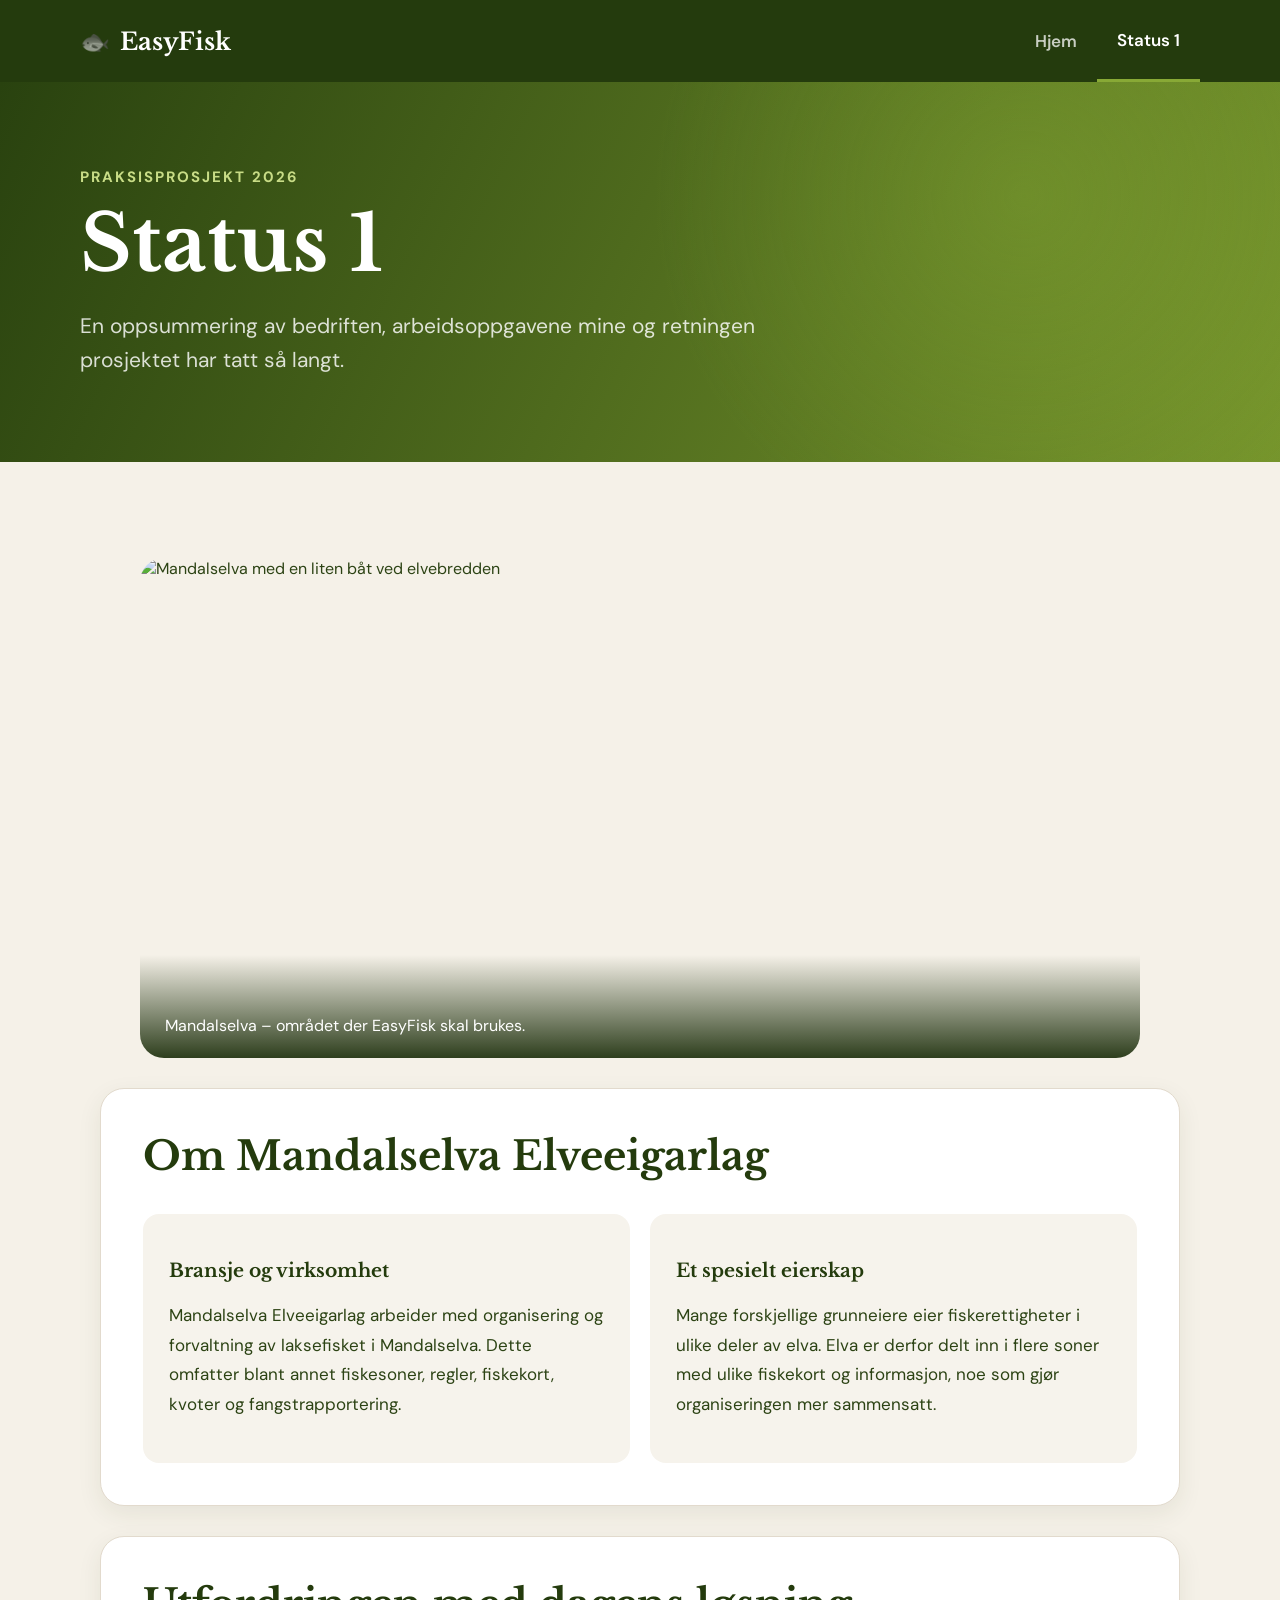
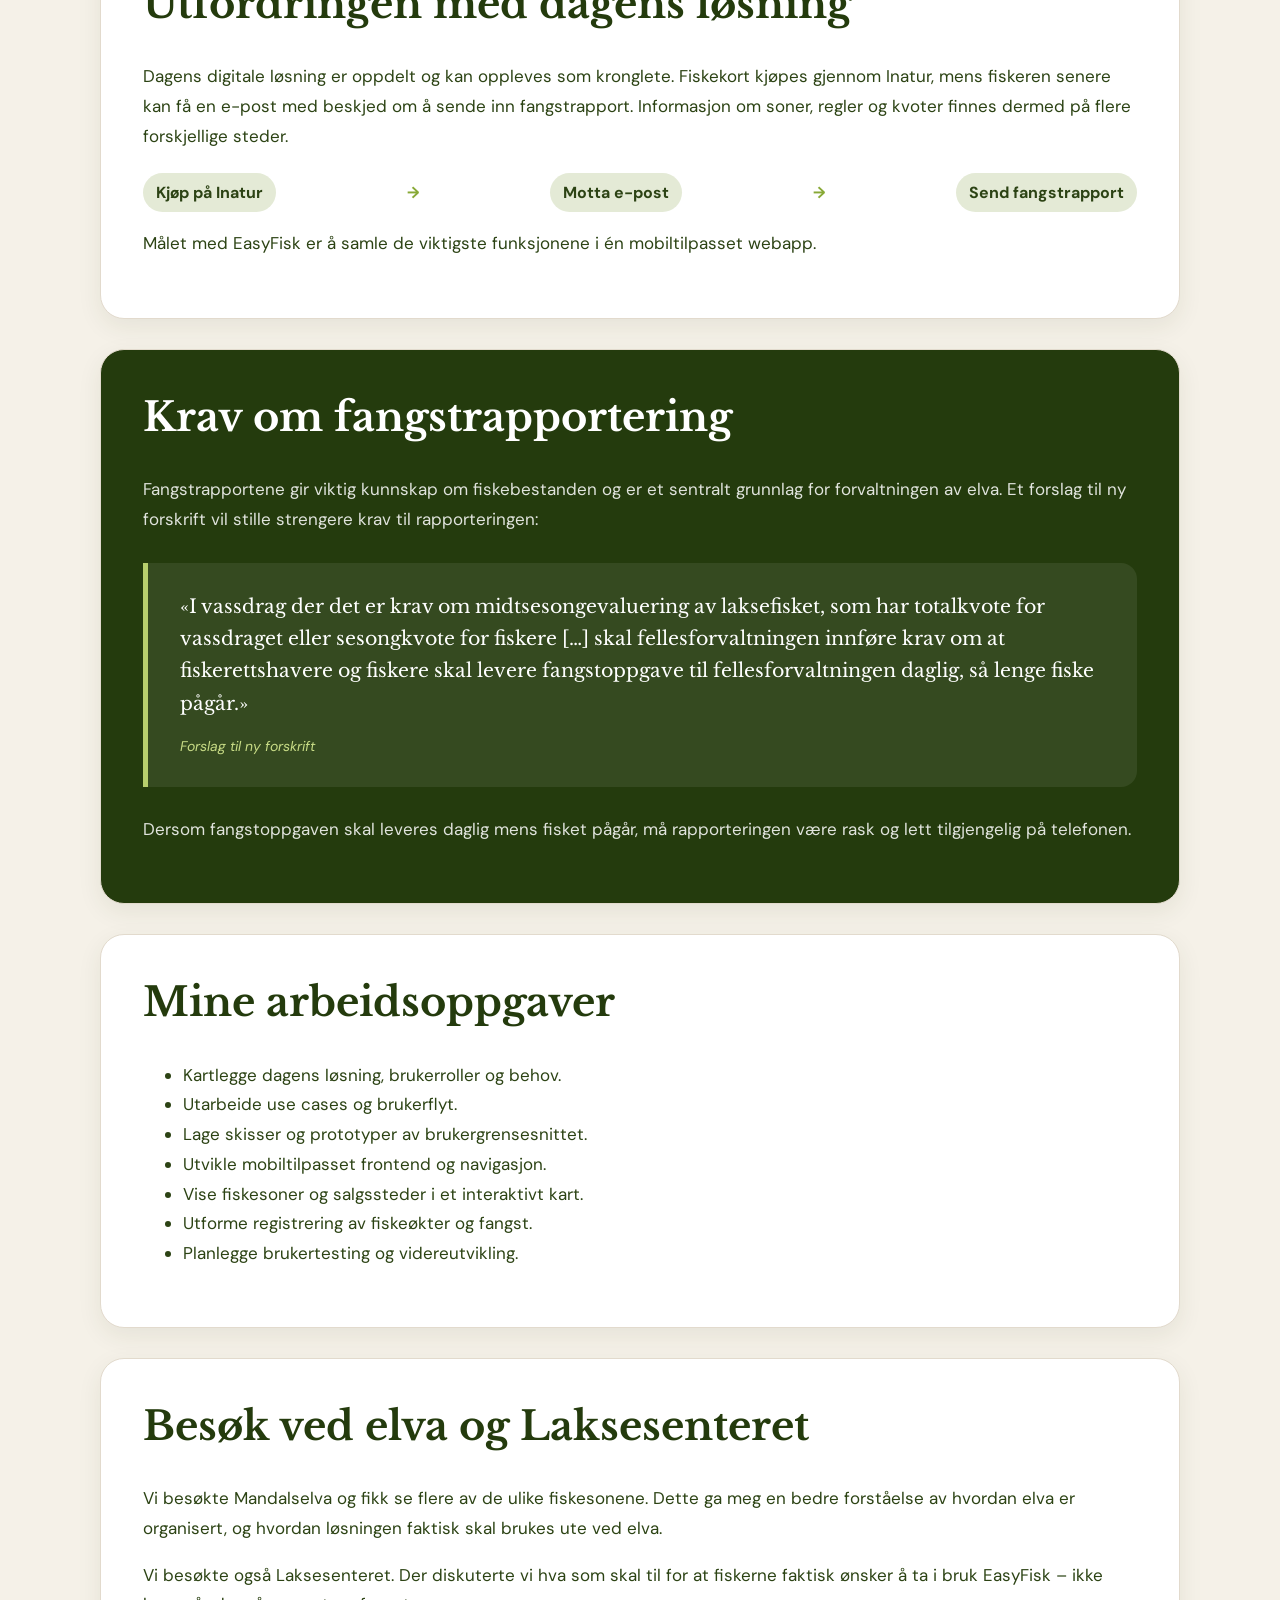
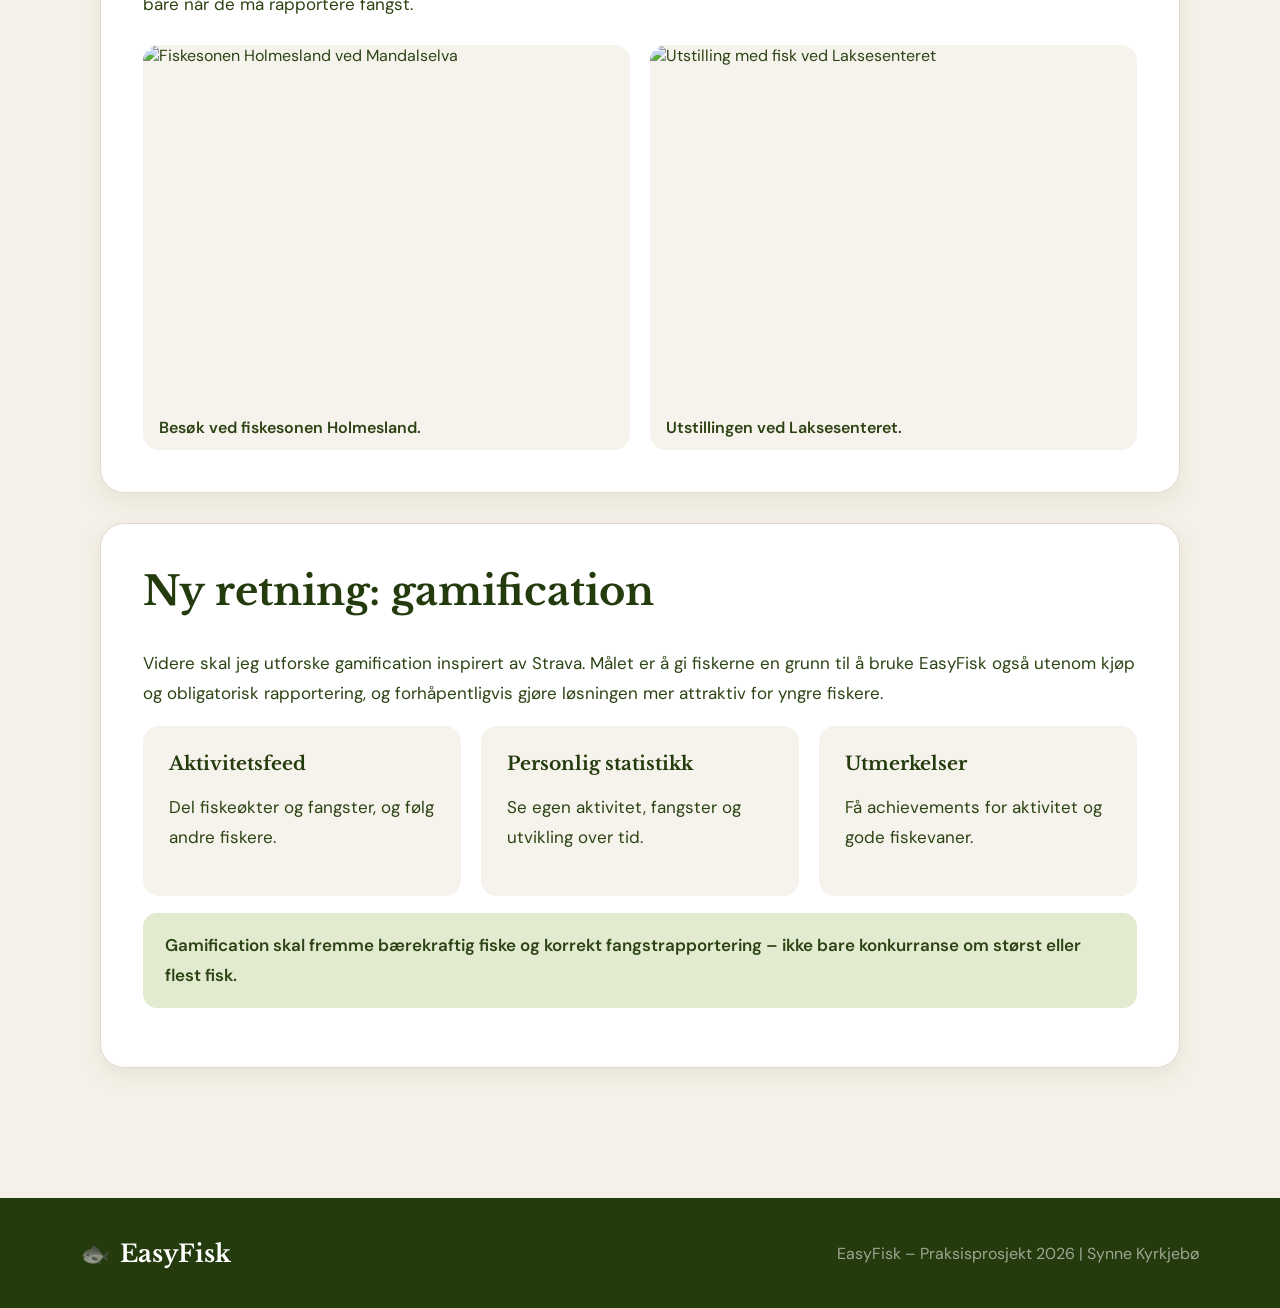
==== status1.html @ 2c37fdc4 "Create Status 1 practice update" ====
<!DOCTYPE html>
<html lang="no">
<head>
    <meta charset="UTF-8">
    <meta name="viewport" content="width=device-width, initial-scale=1.0">
    <title>Status 1 – EasyFisk</title>
    <link rel="stylesheet" href="styles.css">
</head>
<body>
    <header class="header">
        <nav class="navbar">
            <a class="logo" href="index.html"><span class="fish">🐟</span>EasyFisk</a>
            <div class="nav-links">
                <a class="nav-link" href="index.html">Hjem</a>
                <a class="nav-link active" href="status1.html" aria-current="page">Status 1</a>
            </div>
        </nav>
    </header>

    <main>
        <section class="status-hero">
            <div>
                <p class="eyebrow">Praksisprosjekt 2026</p>
                <h1>Status 1</h1>
                <p>En oppsummering av bedriften, arbeidsoppgavene mine og retningen prosjektet har tatt så langt.</p>
            </div>
        </section>

        <div class="status-content">
            <figure class="status-photo">
                <img src="images/mandalselva-bat.jpeg" alt="Mandalselva med en liten båt ved elvebredden">
                <figcaption>Mandalselva – området der EasyFisk skal brukes.</figcaption>
            </figure>

            <section class="status-section">
                <h2>Om Mandalselva Elveeigarlag</h2>
                <div class="two-column">
                    <div class="info-box">
                        <h3>Bransje og virksomhet</h3>
                        <p>Mandalselva Elveeigarlag arbeider med organisering og forvaltning av laksefisket i Mandalselva. Dette omfatter blant annet fiskesoner, regler, fiskekort, kvoter og fangstrapportering.</p>
                    </div>
                    <div class="info-box">
                        <h3>Et spesielt eierskap</h3>
                        <p>Mange forskjellige grunneiere eier fiskerettigheter i ulike deler av elva. Elva er derfor delt inn i flere soner med ulike fiskekort og informasjon, noe som gjør organiseringen mer sammensatt.</p>
                    </div>
                </div>
            </section>

            <section class="status-section">
                <h2>Utfordringen med dagens løsning</h2>
                <p>Dagens digitale løsning er oppdelt og kan oppleves som kronglete. Fiskekort kjøpes gjennom Inatur, mens fiskeren senere kan få en e-post med beskjed om å sende inn fangstrapport. Informasjon om soner, regler og kvoter finnes dermed på flere forskjellige steder.</p>
                <div class="process" aria-label="Dagens brukerreise">
                    <span>Kjøp på Inatur</span><b>→</b><span>Motta e-post</span><b>→</b><span>Send fangstrapport</span>
                </div>
                <p>Målet med EasyFisk er å samle de viktigste funksjonene i én mobiltilpasset webapp.</p>
            </section>

            <section class="status-section regulation">
                <h2>Krav om fangstrapportering</h2>
                <p>Fangstrapportene gir viktig kunnskap om fiskebestanden og er et sentralt grunnlag for forvaltningen av elva. Et forslag til ny forskrift vil stille strengere krav til rapporteringen:</p>
                <blockquote>
                    «I vassdrag der det er krav om midtsesongevaluering av laksefisket, som har totalkvote for vassdraget eller sesongkvote for fiskere […] skal fellesforvaltningen innføre krav om at fiskerettshavere og fiskere skal levere fangstoppgave til fellesforvaltningen daglig, så lenge fiske pågår.»
                    <cite>Forslag til ny forskrift</cite>
                </blockquote>
                <p>Dersom fangstoppgaven skal leveres daglig mens fisket pågår, må rapporteringen være rask og lett tilgjengelig på telefonen.</p>
            </section>

            <section class="status-section">
                <h2>Mine arbeidsoppgaver</h2>
                <ul>
                    <li>Kartlegge dagens løsning, brukerroller og behov.</li>
                    <li>Utarbeide use cases og brukerflyt.</li>
                    <li>Lage skisser og prototyper av brukergrensesnittet.</li>
                    <li>Utvikle mobiltilpasset frontend og navigasjon.</li>
                    <li>Vise fiskesoner og salgssteder i et interaktivt kart.</li>
                    <li>Utforme registrering av fiskeøkter og fangst.</li>
                    <li>Planlegge brukertesting og videreutvikling.</li>
                </ul>
            </section>

            <section class="status-section">
                <h2>Besøk ved elva og Laksesenteret</h2>
                <p>Vi besøkte Mandalselva og fikk se flere av de ulike fiskesonene. Dette ga meg en bedre forståelse av hvordan elva er organisert, og hvordan løsningen faktisk skal brukes ute ved elva.</p>
                <p>Vi besøkte også Laksesenteret. Der diskuterte vi hva som skal til for at fiskerne faktisk ønsker å ta i bruk EasyFisk – ikke bare når de må rapportere fangst.</p>
                <div class="visit-gallery">
                    <figure>
                        <img src="images/holmesland-sone.jpeg" alt="Fiskesonen Holmesland ved Mandalselva">
                        <figcaption>Besøk ved fiskesonen Holmesland.</figcaption>
                    </figure>
                    <figure>
                        <img src="images/laksesenteret.jpeg" alt="Utstilling med fisk ved Laksesenteret">
                        <figcaption>Utstillingen ved Laksesenteret.</figcaption>
                    </figure>
                </div>
            </section>

            <section class="status-section">
                <h2>Ny retning: gamification</h2>
                <p>Videre skal jeg utforske gamification inspirert av Strava. Målet er å gi fiskerne en grunn til å bruke EasyFisk også utenom kjøp og obligatorisk rapportering, og forhåpentligvis gjøre løsningen mer attraktiv for yngre fiskere.</p>
                <div class="feature-grid">
                    <article><h3>Aktivitetsfeed</h3><p>Del fiskeøkter og fangster, og følg andre fiskere.</p></article>
                    <article><h3>Personlig statistikk</h3><p>Se egen aktivitet, fangster og utvikling over tid.</p></article>
                    <article><h3>Utmerkelser</h3><p>Få achievements for aktivitet og gode fiskevaner.</p></article>
                </div>
                <p class="status-note">Gamification skal fremme bærekraftig fiske og korrekt fangstrapportering – ikke bare konkurranse om størst eller flest fisk.</p>
            </section>
        </div>
    </main>

    <footer>
        <a class="footer-logo" href="index.html"><span>🐟</span>EasyFisk</a>
        <p>EasyFisk – Praksisprosjekt 2026 | Synne Kyrkjebø</p>
    </footer>
</body>
</html>
---- styles.css ----
@import url("https://fonts.googleapis.com/css2?family=DM+Sans:wght@400;500;600;700&family=Libre+Baskerville:ital,wght@0,700;1,400&display=swap");

:root {
    --dark-green: #243b0d;
    --medium-green: #506d1d;
    --light-green: #88a936;
    --cream: #f5f1e8;
    --white: #ffffff;
    --text-green: #2c4314;
}

* {
    box-sizing: border-box;
}

html {
    scroll-behavior: smooth;
}

body {
    margin: 0;
    color: var(--text-green);
    background-color: var(--cream);
    font-family: "DM Sans", Arial, sans-serif;
}

/* Navigasjon */

.header {
    position: relative;
    z-index: 10;
    background-color: var(--dark-green);
}

.navbar {
    width: min(1120px, calc(100% - 40px));
    min-height: 82px;
    margin: 0 auto;
    display: flex;
    align-items: center;
    justify-content: space-between;
}

.logo,
.footer-logo {
    color: var(--white);
    font-family: "Libre Baskerville", serif;
    font-size: 24px;
    font-weight: 700;
    text-decoration: none;
}

.fish,
.footer-logo span {
    margin-right: 10px;
    font-family: Arial, sans-serif;
    filter: grayscale(1);
    opacity: 0.7;
}

.nav-link {
    align-self: stretch;
    padding: 0 20px;
    display: flex;
    align-items: center;
    color: rgba(255, 255, 255, 0.75);
    font-size: 17px;
    font-weight: 600;
    text-decoration: none;
}

.nav-link.active {
    color: var(--white);
    border-bottom: 3px solid var(--light-green);
}

.nav-links {
    align-self: stretch;
    display: flex;
}

/* Statusside */

.status-hero {
    padding: 85px 20px;
    color: var(--white);
    background:
        radial-gradient(circle at 80% 30%, rgba(137, 172, 54, 0.32), transparent 35%),
        linear-gradient(115deg, #29420f, #76952c);
}

.status-hero > div,
.status-content {
    width: min(1120px, 100%);
    margin: 0 auto;
}

.status-hero h1 {
    margin: 8px 0 18px;
    font-family: "Libre Baskerville", serif;
    font-size: clamp(45px, 7vw, 78px);
}

.status-hero p:last-child {
    max-width: 760px;
    margin: 0;
    color: rgba(255,255,255,.82);
    font-size: 21px;
    line-height: 1.6;
}

.status-content {
    padding: 80px 20px 100px;
}

.status-section {
    margin-bottom: 30px;
    padding: 42px;
    background: var(--white);
    border: 1px solid #e2dacd;
    border-radius: 24px;
    box-shadow: 0 8px 25px rgba(45, 58, 24, 0.08);
}

.status-section h2,
.status-section h3 {
    color: var(--dark-green);
    font-family: "Libre Baskerville", serif;
}

.status-section h2 { margin-top: 0; font-size: clamp(28px, 4vw, 40px); }
.status-section p, .status-section li { font-size: 17px; line-height: 1.75; }

.status-photo {
    position: relative;
    height: 500px;
    margin-bottom: 30px;
    overflow: hidden;
    border-radius: 24px;
}

.status-photo img,
.visit-gallery img {
    display: block;
    width: 100%;
    height: 100%;
    object-fit: cover;
}

.status-photo figcaption {
    position: absolute;
    right: 0;
    bottom: 0;
    left: 0;
    padding: 60px 25px 22px;
    color: var(--white);
    background: linear-gradient(transparent, rgba(24, 43, 7, .9));
}

.two-column,
.feature-grid,
.visit-gallery {
    display: grid;
    grid-template-columns: repeat(2, 1fr);
    gap: 20px;
}

.info-box,
.feature-grid article {
    padding: 26px;
    background: #f6f3ec;
    border-radius: 16px;
}

.process {
    display: flex;
    align-items: center;
    justify-content: space-between;
    gap: 10px;
    margin-top: 22px;
}

.process span { padding: 9px 13px; background: #e4ead6; border-radius: 20px; font-weight: 700; }
.process b { color: var(--light-green); }

.regulation {
    color: rgba(255,255,255,.86);
    background: var(--dark-green);
}

.regulation h2 { color: var(--white); }
.regulation blockquote {
    margin: 28px 0;
    padding: 28px 32px;
    color: var(--white);
    background: rgba(255,255,255,.08);
    border-left: 5px solid #b7cf6d;
    border-radius: 0 16px 16px 0;
    font-family: "Libre Baskerville", serif;
    font-size: 19px;
    line-height: 1.7;
}

.regulation cite { display: block; margin-top: 15px; color: #c8dc86; font-family: "DM Sans", sans-serif; font-size: 14px; }
.visit-gallery { margin-top: 25px; }
.visit-gallery figure { margin: 0; overflow: hidden; background: #f6f3ec; border-radius: 16px; }
.visit-gallery img { height: 360px; }
.visit-gallery figcaption { padding: 12px 16px; font-weight: 600; }
.feature-grid { grid-template-columns: repeat(3, 1fr); }
.feature-grid h3 { margin-top: 0; }
.status-note { padding: 18px 22px; background: #e2ead0; border-radius: 14px; font-weight: 600; }

/* Toppseksjon */

.hero {
    position: relative;
    min-height: 610px;
    overflow: hidden;
    background:
        radial-gradient(
            circle at 80% 30%,
            rgba(137, 172, 54, 0.32),
            transparent 35%
        ),
        linear-gradient(115deg, #29420f, #76952c);
}

.hero-content {
    position: relative;
    z-index: 2;
    width: min(1120px, calc(100% - 40px));
    margin: 0 auto;
    padding-top: 105px;
}

.company {
    width: fit-content;
    margin: 0 0 50px;
    padding: 10px 18px;
    color: rgba(255, 255, 255, 0.85);
    background-color: rgba(255, 255, 255, 0.12);
    border: 1px solid rgba(255, 255, 255, 0.22);
    border-radius: 30px;
    font-weight: 600;
}

.eyebrow {
    margin: 0 0 8px;
    color: #c8dc86;
    font-size: 15px;
    font-weight: 700;
    letter-spacing: 2px;
    text-transform: uppercase;
}

.hero h1 {
    margin: 0;
    color: var(--white);
    font-family: "Libre Baskerville", serif;
    font-size: clamp(55px, 8vw, 95px);
    line-height: 1;
}

.hero-subtitle {
    margin: 12px 0 25px;
    color: #d0df91;
    font-family: "Libre Baskerville", serif;
    font-size: clamp(35px, 5vw, 58px);
    font-style: italic;
}

.hero-description {
    max-width: 790px;
    margin: 0;
    color: rgba(255, 255, 255, 0.82);
    font-size: clamp(18px, 2vw, 24px);
    line-height: 1.5;
}

.hero-fish {
    position: absolute;
    top: 100px;
    right: 8%;
    font-size: 160px;
    opacity: 0.06;
    filter: grayscale(1);
    transform: scaleX(-1);
}

.wave {
    position: absolute;
    right: -5%;
    bottom: -95px;
    left: -5%;
    height: 145px;
    background-color: var(--cream);
    border-radius: 50% 50% 0 0 / 45% 45% 0 0;
}

/* Oppgavebeskrivelse */

.description-section {
    width: min(1120px, calc(100% - 40px));
    margin: 0 auto;
    padding: 95px 0 110px;
}

.section-heading {
    margin-bottom: 42px;
    display: flex;
    align-items: center;
    gap: 16px;
}

.section-heading span {
    width: 6px;
    height: 54px;
    background-color: var(--medium-green);
    border-radius: 10px;
}

.section-heading h2 {
    margin: 0;
    color: var(--dark-green);
    font-family: "Libre Baskerville", serif;
    font-size: clamp(32px, 4vw, 48px);
}

.description-card {
    display: grid;
    grid-template-columns: 1fr 250px;
    overflow: hidden;
    background-color: var(--white);
    border: 1px solid #e2dacd;
    border-radius: 28px;
    box-shadow: 0 8px 25px rgba(45, 58, 24, 0.09);
}

.description-text {
    padding: 55px 60px;
    font-size: 19px;
    line-height: 1.8;
}

.description-text p {
    margin: 0;
}

.description-text p + p {
    margin-top: 30px;
}

.card-decoration {
    min-height: 100%;
    padding: 45px 30px;
    display: flex;
    flex-direction: column;
    align-items: center;
    justify-content: center;
    color: rgba(255, 255, 255, 0.58);
    background: linear-gradient(
        180deg,
        var(--dark-green),
        var(--medium-green)
    );
    text-align: center;
}

.large-fish {
    margin-bottom: 25px;
    font-size: 70px;
    opacity: 0.4;
    filter: grayscale(1);
}

.water-rings {
    position: relative;
    width: 120px;
    height: 35px;
    margin-bottom: 40px;
}

.water-rings span {
    position: absolute;
    top: 50%;
    left: 50%;
    border: 1px solid rgba(255, 255, 255, 0.25);
    border-radius: 50%;
    transform: translate(-50%, -50%);
}

.water-rings span:nth-child(1) {
    width: 110px;
    height: 25px;
}

.water-rings span:nth-child(2) {
    width: 75px;
    height: 17px;
}

.water-rings span:nth-child(3) {
    width: 35px;
    height: 8px;
}

.card-decoration p {
    margin: 0;
    font-size: 17px;
    line-height: 1.6;
}

/* Footer */

footer {
    min-height: 110px;
    padding: 30px max(20px, calc((100% - 1120px) / 2));
    display: flex;
    align-items: center;
    justify-content: space-between;
    gap: 30px;
    color: rgba(255, 255, 255, 0.55);
    background-color: var(--dark-green);
}

footer p {
    margin: 0;
    text-align: center;
}

/* Mobil */

@media (max-width: 750px) {
    .navbar {
        min-height: 70px;
    }

    .logo {
        font-size: 21px;
    }

    .nav-link {
        padding: 0 10px;
    }

    .status-hero { padding: 60px 20px; }
    .status-hero p:last-child { font-size: 18px; }
    .status-content { padding: 45px 16px 65px; }
    .status-section { padding: 27px 22px; }
    .status-photo { height: 370px; }
    .two-column, .feature-grid, .visit-gallery { grid-template-columns: 1fr; }
    .process { flex-wrap: wrap; }
    .regulation blockquote { padding: 23px 20px; }
    .visit-gallery img { height: 290px; }

    .hero {
        min-height: 560px;
    }

    .hero-content {
        padding-top: 75px;
    }

    .company {
        margin-bottom: 45px;
        font-size: 14px;
    }

    .hero-description {
        max-width: 500px;
    }

    .hero-fish {
        top: 260px;
        right: -20px;
        font-size: 120px;
    }

    .description-section {
        padding: 65px 0 75px;
    }

    .description-card {
        grid-template-columns: 1fr;
    }

    .description-text {
        padding: 32px 25px;
        font-size: 17px;
        line-height: 1.7;
    }

    .card-decoration {
        min-height: 210px;
    }

    .large-fish {
        margin-bottom: 10px;
        font-size: 55px;
    }

    .water-rings {
        margin-bottom: 15px;
    }

    footer {
        flex-direction: column;
    }
}
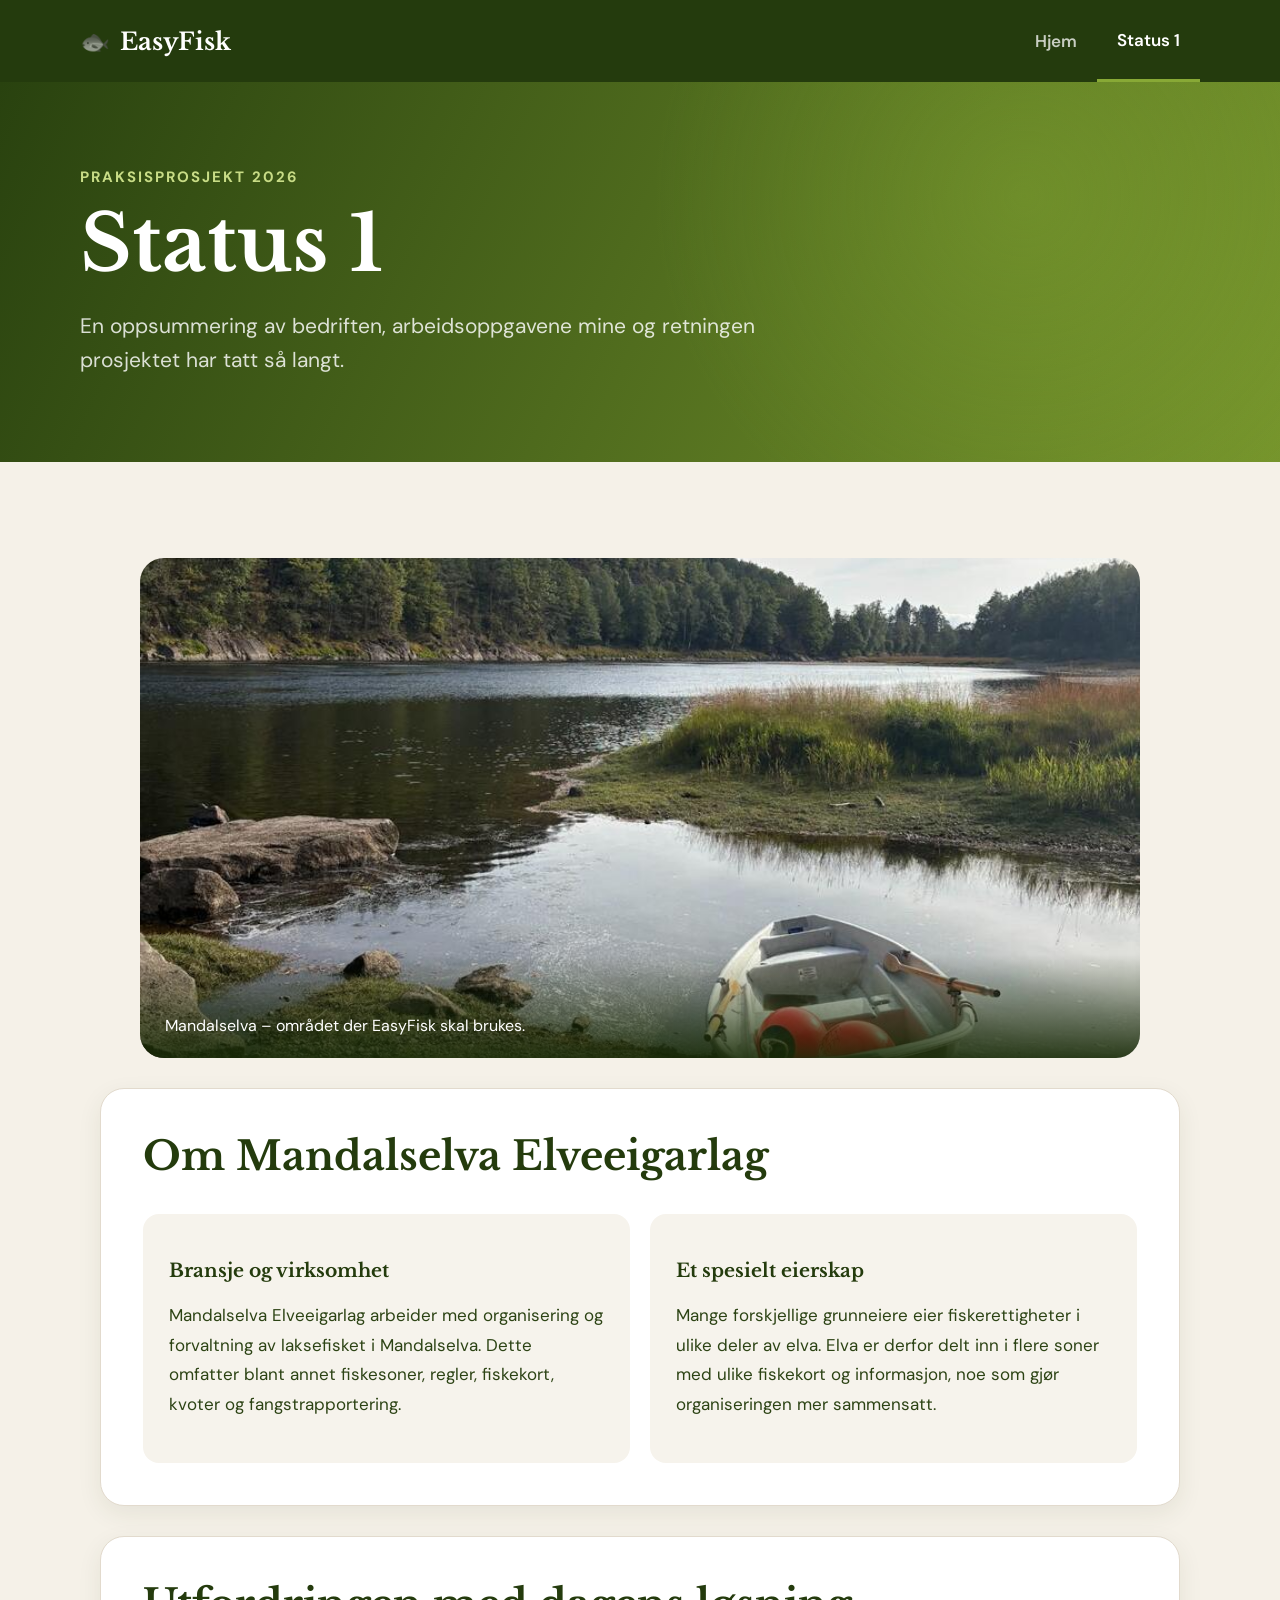
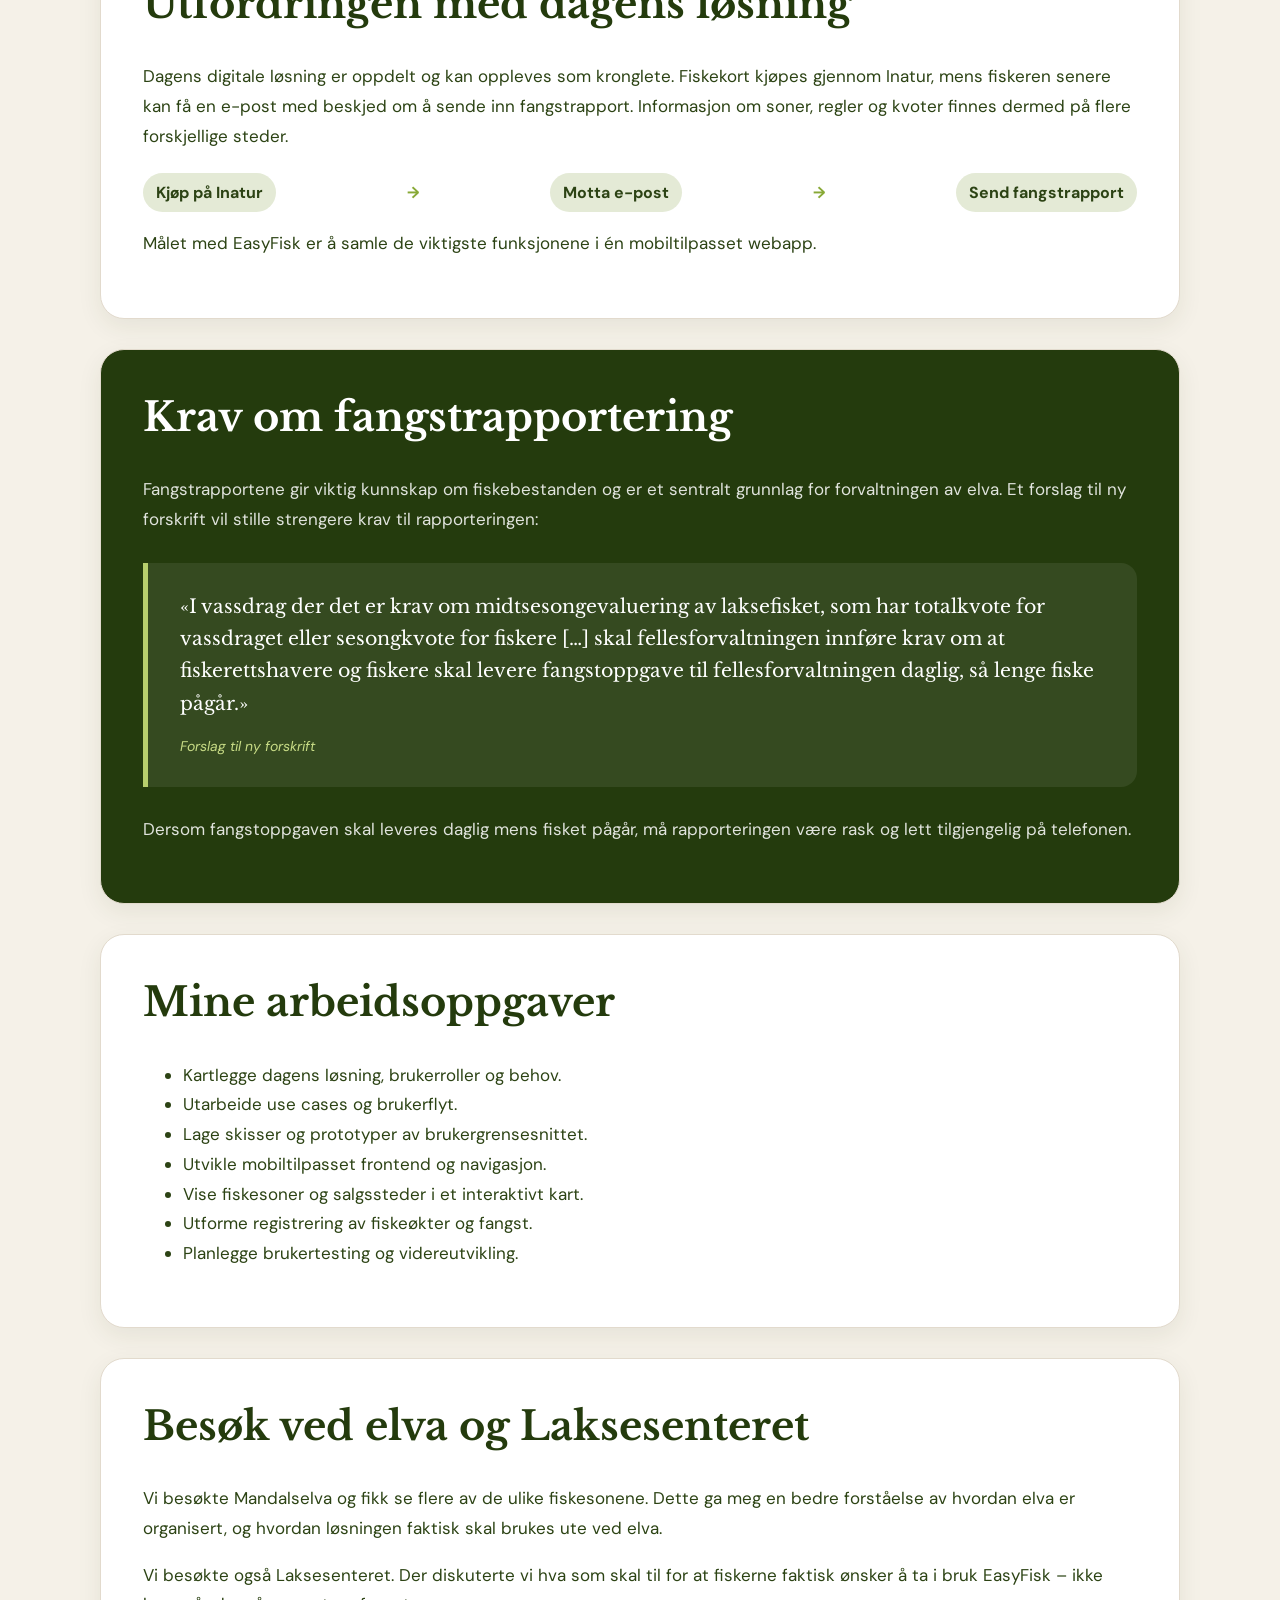
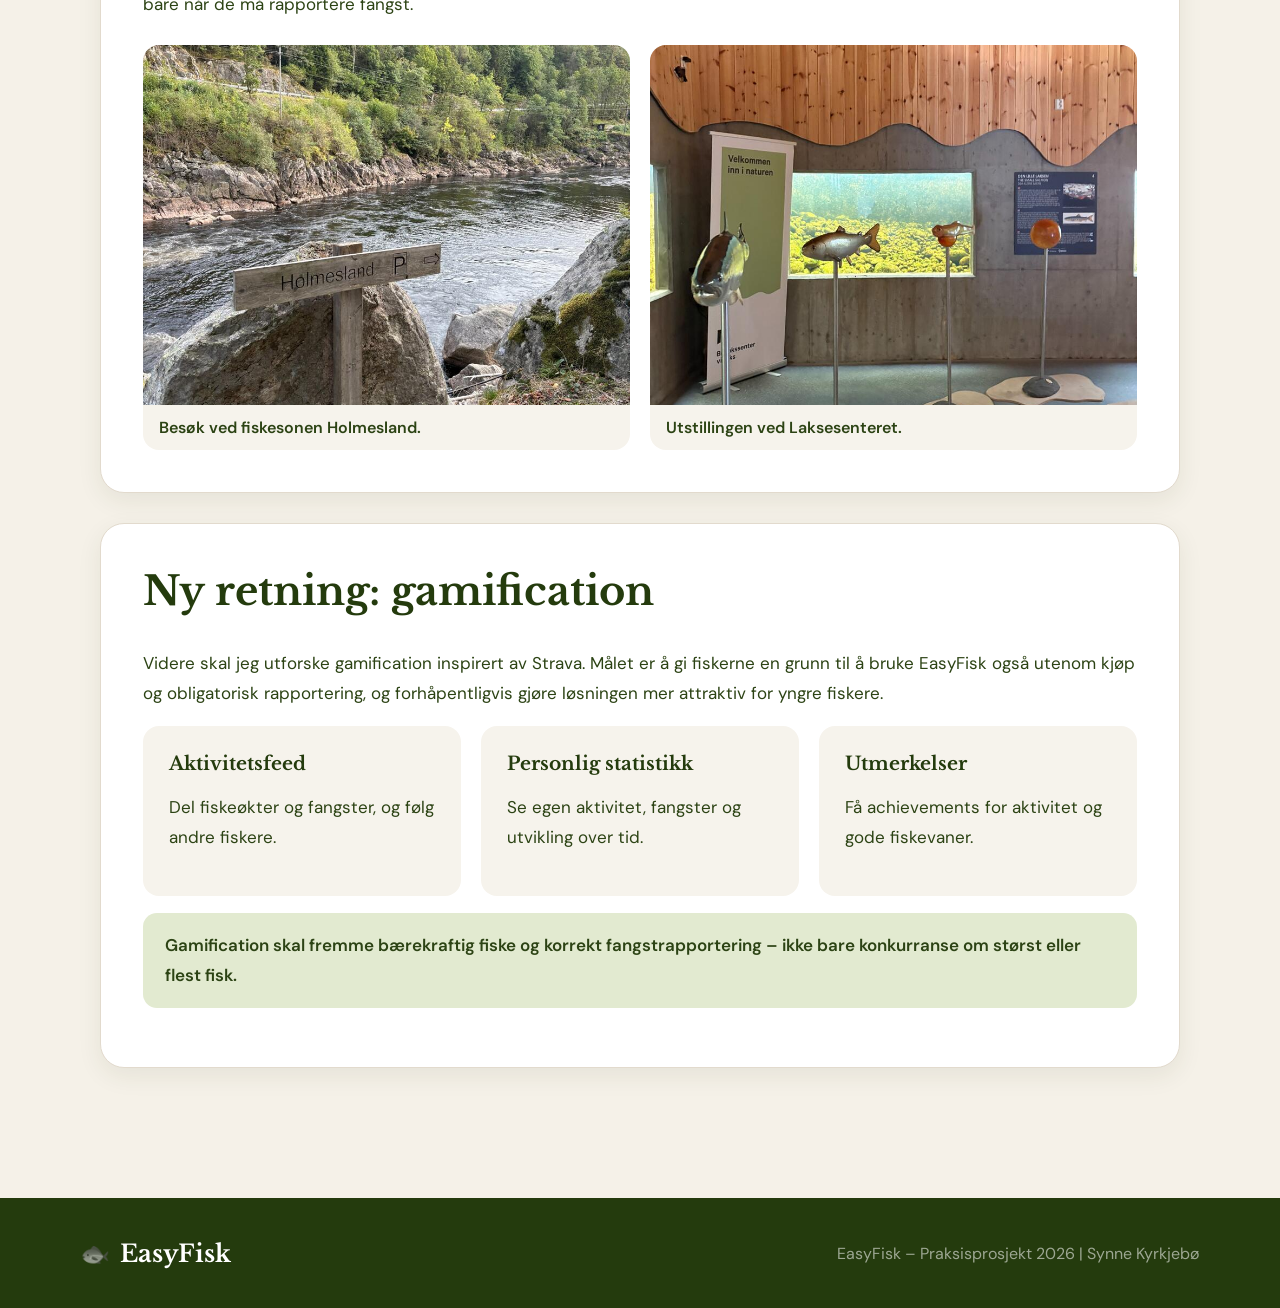
==== commit 98669f85: "Refresh optimized Status 1 images" ====
--- a/status1.html
+++ b/status1.html
@@ -28,7 +28,7 @@
 
         <div class="status-content">
             <figure class="status-photo">
-                <img src="images/mandalselva-bat.jpeg" alt="Mandalselva med en liten båt ved elvebredden">
+                <img src="images/mandalselva-bat.jpeg?v=2" alt="Mandalselva med en liten båt ved elvebredden">
                 <figcaption>Mandalselva – området der EasyFisk skal brukes.</figcaption>
             </figure>
 
@@ -84,11 +84,11 @@
                 <p>Vi besøkte også Laksesenteret. Der diskuterte vi hva som skal til for at fiskerne faktisk ønsker å ta i bruk EasyFisk – ikke bare når de må rapportere fangst.</p>
                 <div class="visit-gallery">
                     <figure>
-                        <img src="images/holmesland-sone.jpeg" alt="Fiskesonen Holmesland ved Mandalselva">
+                        <img src="images/holmesland-sone.jpeg?v=2" alt="Fiskesonen Holmesland ved Mandalselva">
                         <figcaption>Besøk ved fiskesonen Holmesland.</figcaption>
                     </figure>
                     <figure>
-                        <img src="images/laksesenteret.jpeg" alt="Utstilling med fisk ved Laksesenteret">
+                        <img src="images/laksesenteret.jpeg?v=2" alt="Utstilling med fisk ved Laksesenteret">
                         <figcaption>Utstillingen ved Laksesenteret.</figcaption>
                     </figure>
                 </div>
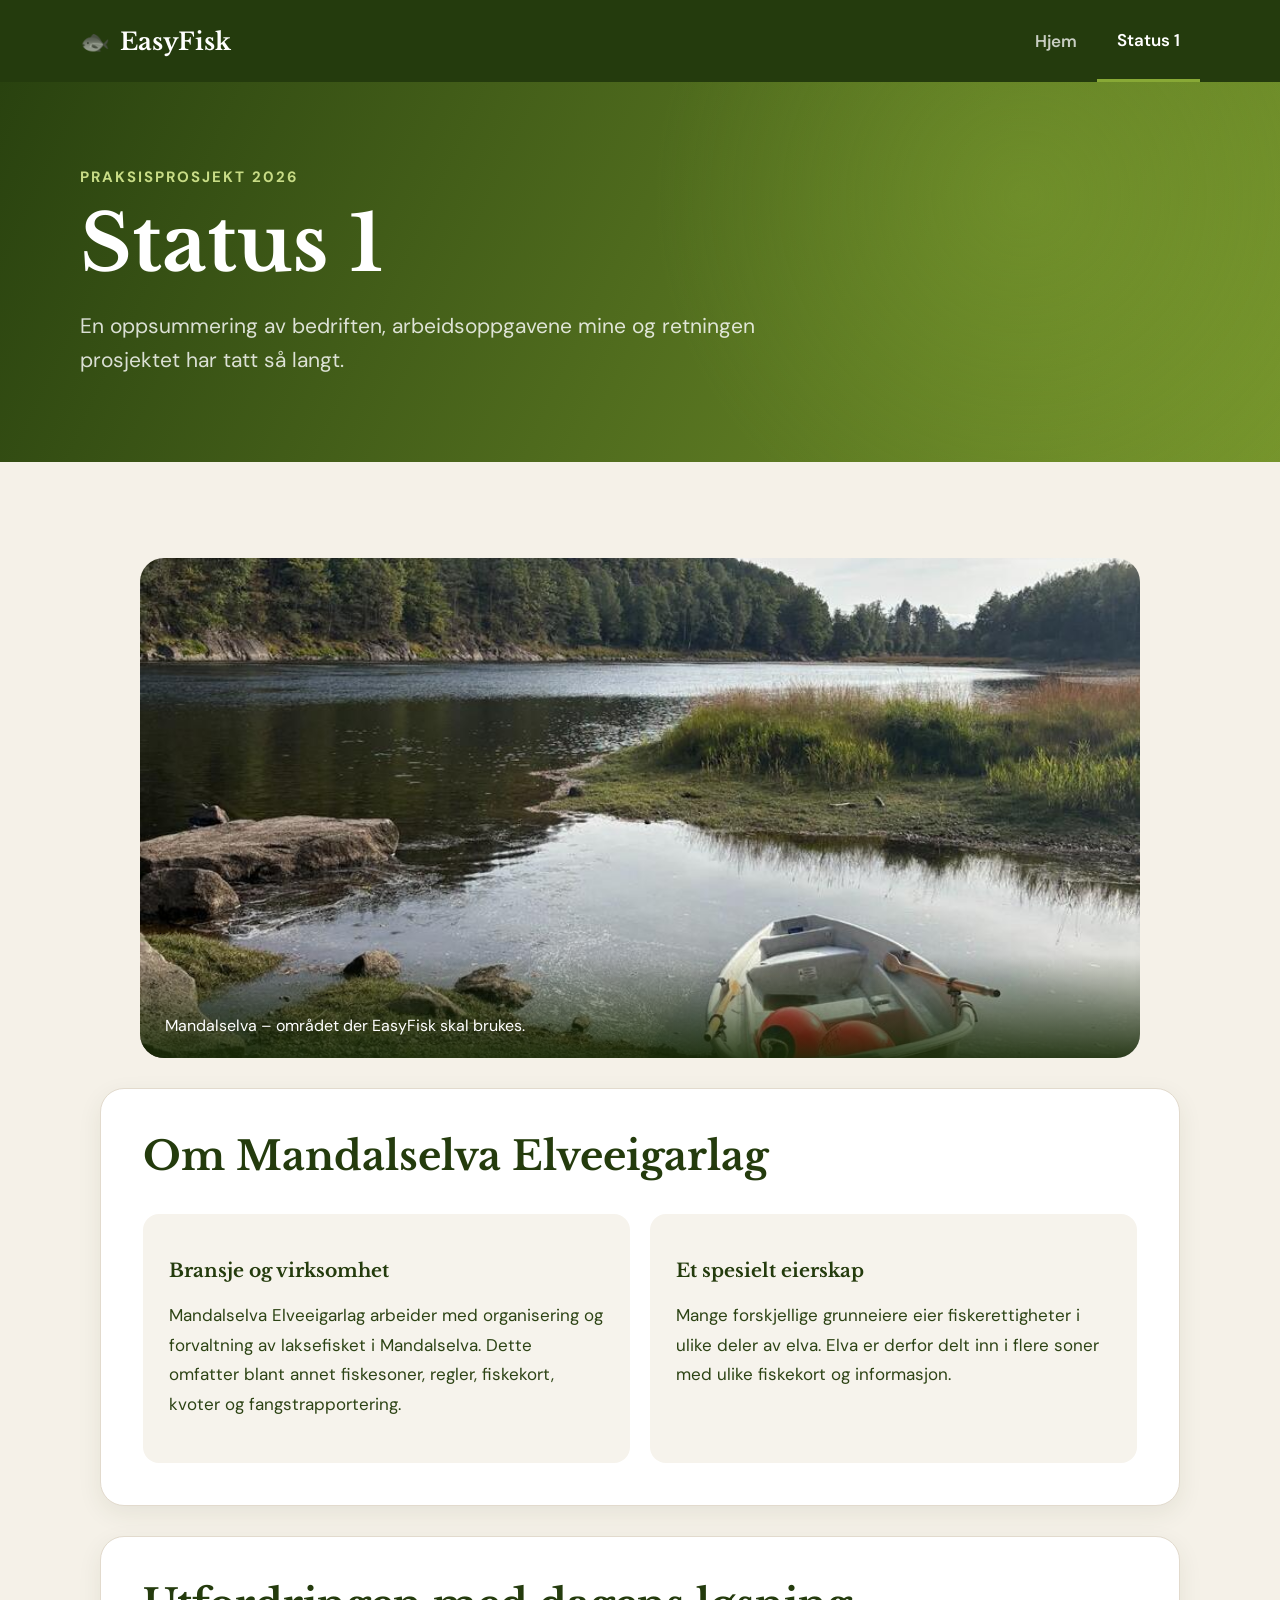
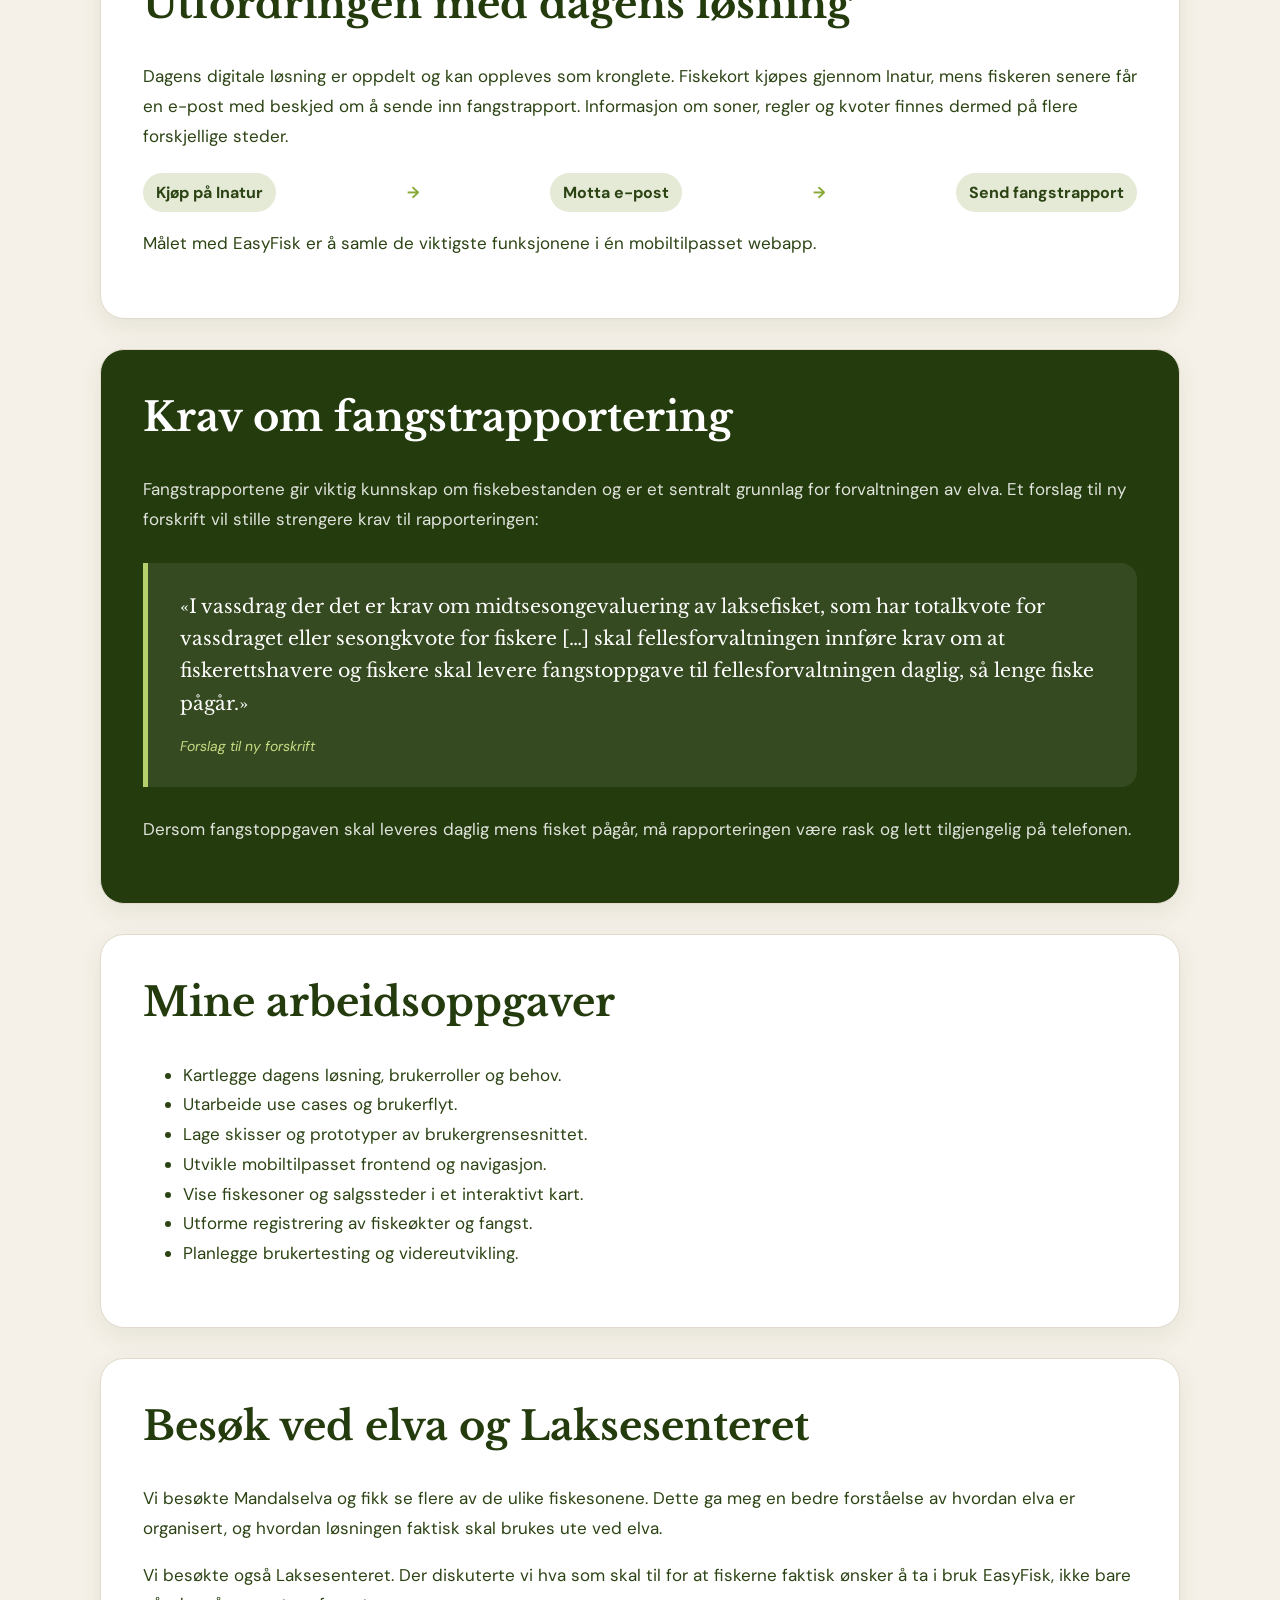
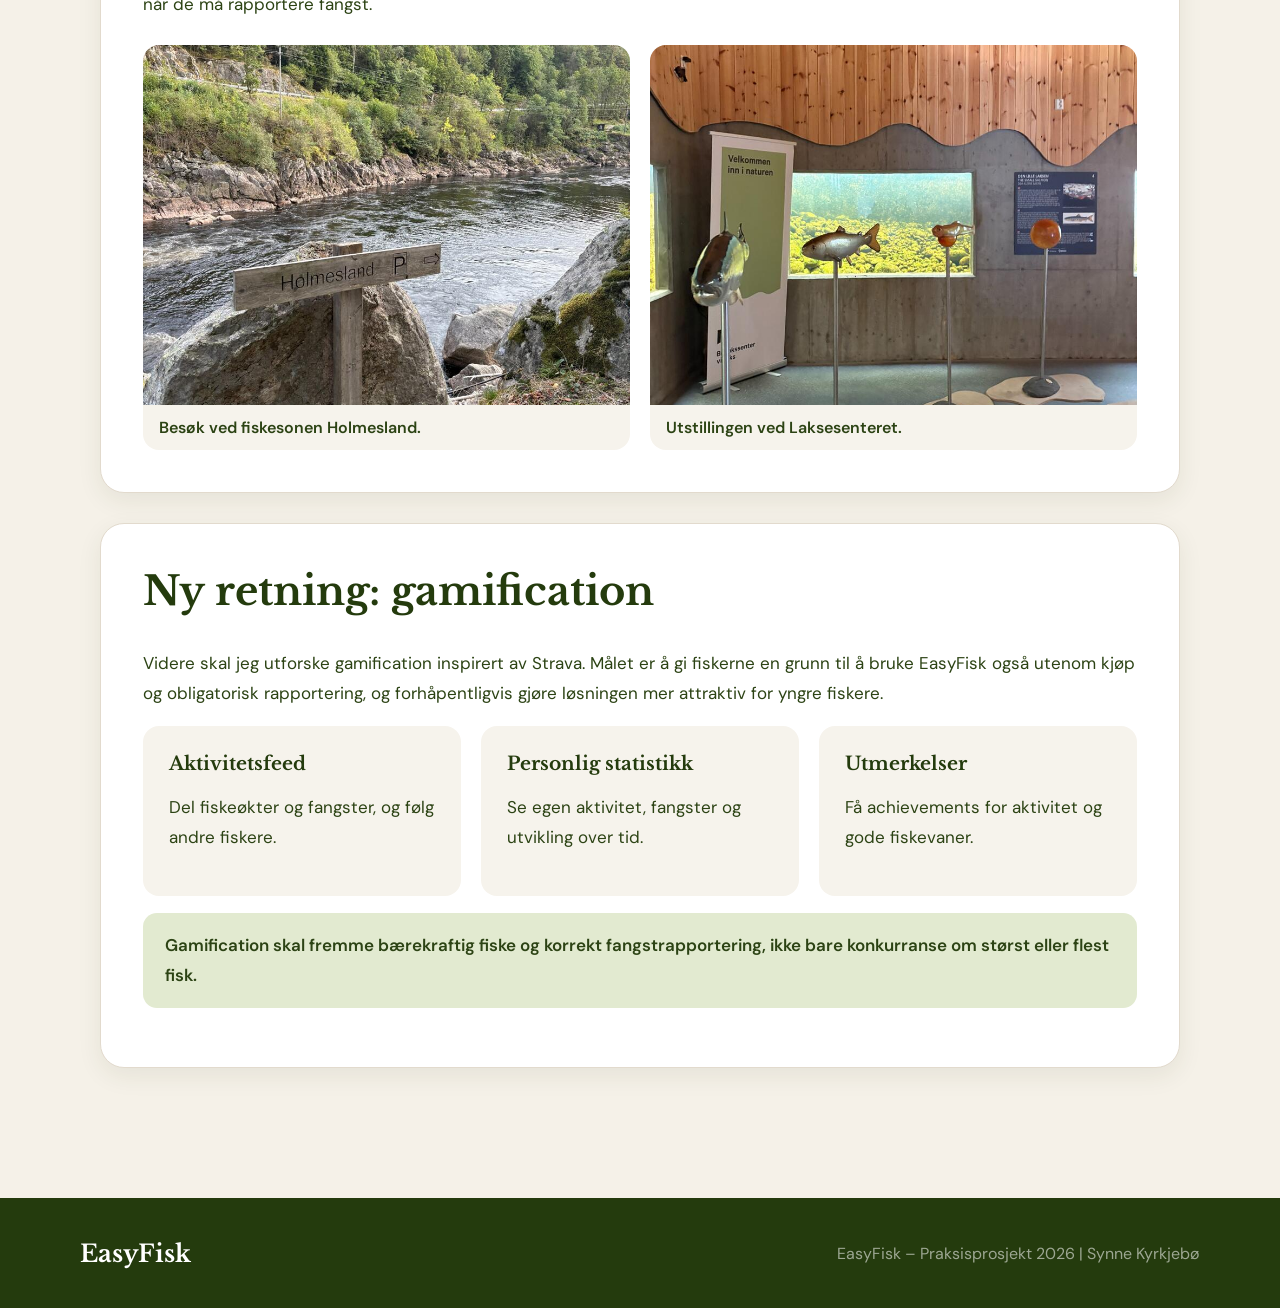
==== commit 140801ac: "Refine text for clarity and conciseness in status1.html" ====
--- a/status1.html
+++ b/status1.html
@@ -41,14 +41,14 @@
                     </div>
                     <div class="info-box">
                         <h3>Et spesielt eierskap</h3>
-                        <p>Mange forskjellige grunneiere eier fiskerettigheter i ulike deler av elva. Elva er derfor delt inn i flere soner med ulike fiskekort og informasjon, noe som gjør organiseringen mer sammensatt.</p>
+                        <p>Mange forskjellige grunneiere eier fiskerettigheter i ulike deler av elva. Elva er derfor delt inn i flere soner med ulike fiskekort og informasjon.</p>
                     </div>
                 </div>
             </section>
 
             <section class="status-section">
                 <h2>Utfordringen med dagens løsning</h2>
-                <p>Dagens digitale løsning er oppdelt og kan oppleves som kronglete. Fiskekort kjøpes gjennom Inatur, mens fiskeren senere kan få en e-post med beskjed om å sende inn fangstrapport. Informasjon om soner, regler og kvoter finnes dermed på flere forskjellige steder.</p>
+                <p>Dagens digitale løsning er oppdelt og kan oppleves som kronglete. Fiskekort kjøpes gjennom Inatur, mens fiskeren senere får en e-post med beskjed om å sende inn fangstrapport. Informasjon om soner, regler og kvoter finnes dermed på flere forskjellige steder.</p>
                 <div class="process" aria-label="Dagens brukerreise">
                     <span>Kjøp på Inatur</span><b>→</b><span>Motta e-post</span><b>→</b><span>Send fangstrapport</span>
                 </div>
@@ -81,7 +81,7 @@
             <section class="status-section">
                 <h2>Besøk ved elva og Laksesenteret</h2>
                 <p>Vi besøkte Mandalselva og fikk se flere av de ulike fiskesonene. Dette ga meg en bedre forståelse av hvordan elva er organisert, og hvordan løsningen faktisk skal brukes ute ved elva.</p>
-                <p>Vi besøkte også Laksesenteret. Der diskuterte vi hva som skal til for at fiskerne faktisk ønsker å ta i bruk EasyFisk – ikke bare når de må rapportere fangst.</p>
+                <p>Vi besøkte også Laksesenteret. Der diskuterte vi hva som skal til for at fiskerne faktisk ønsker å ta i bruk EasyFisk, ikke bare når de må rapportere fangst.</p>
                 <div class="visit-gallery">
                     <figure>
                         <img src="images/holmesland-sone.jpeg?v=2" alt="Fiskesonen Holmesland ved Mandalselva">
@@ -102,13 +102,13 @@
                     <article><h3>Personlig statistikk</h3><p>Se egen aktivitet, fangster og utvikling over tid.</p></article>
                     <article><h3>Utmerkelser</h3><p>Få achievements for aktivitet og gode fiskevaner.</p></article>
                 </div>
-                <p class="status-note">Gamification skal fremme bærekraftig fiske og korrekt fangstrapportering – ikke bare konkurranse om størst eller flest fisk.</p>
+                <p class="status-note">Gamification skal fremme bærekraftig fiske og korrekt fangstrapportering, ikke bare konkurranse om størst eller flest fisk.</p>
             </section>
         </div>
     </main>
 
     <footer>
-        <a class="footer-logo" href="index.html"><span>🐟</span>EasyFisk</a>
+        <a class="footer-logo" href="index.html">EasyFisk</a>
         <p>EasyFisk – Praksisprosjekt 2026 | Synne Kyrkjebø</p>
     </footer>
 </body>
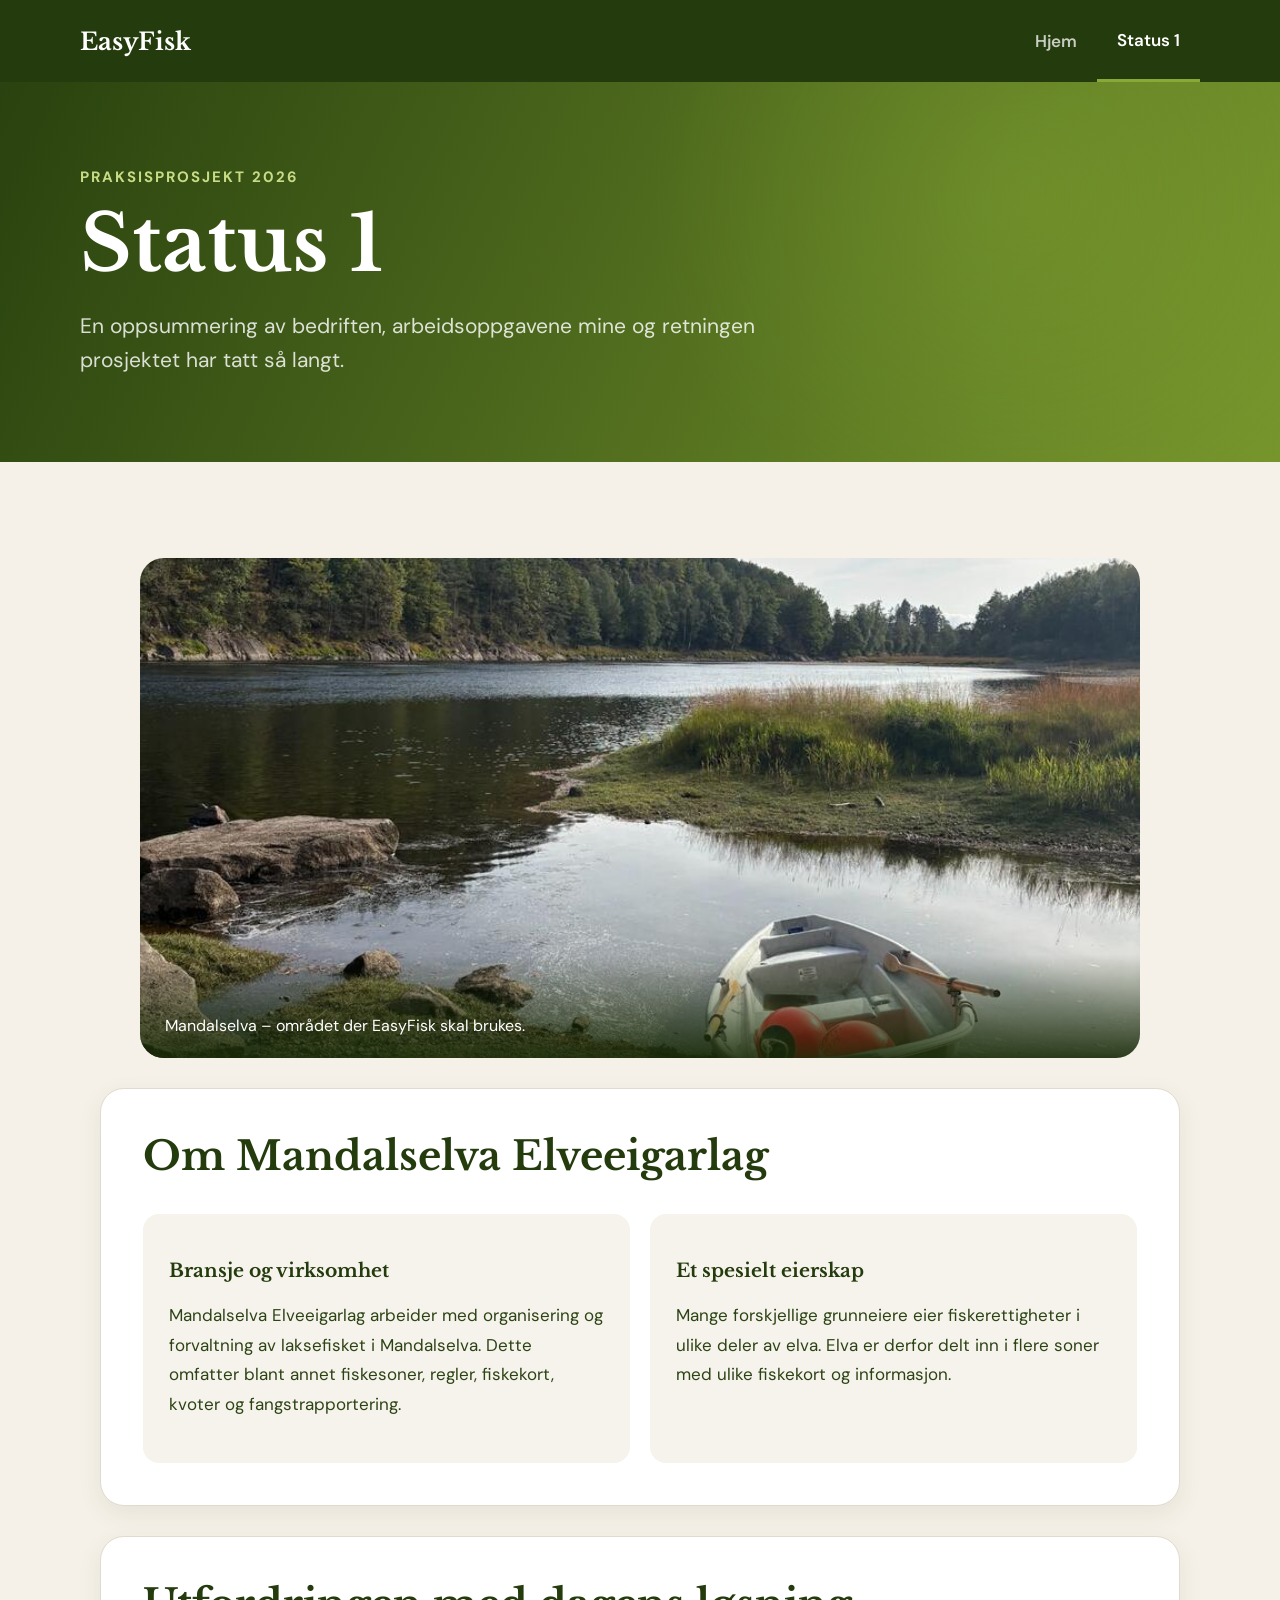
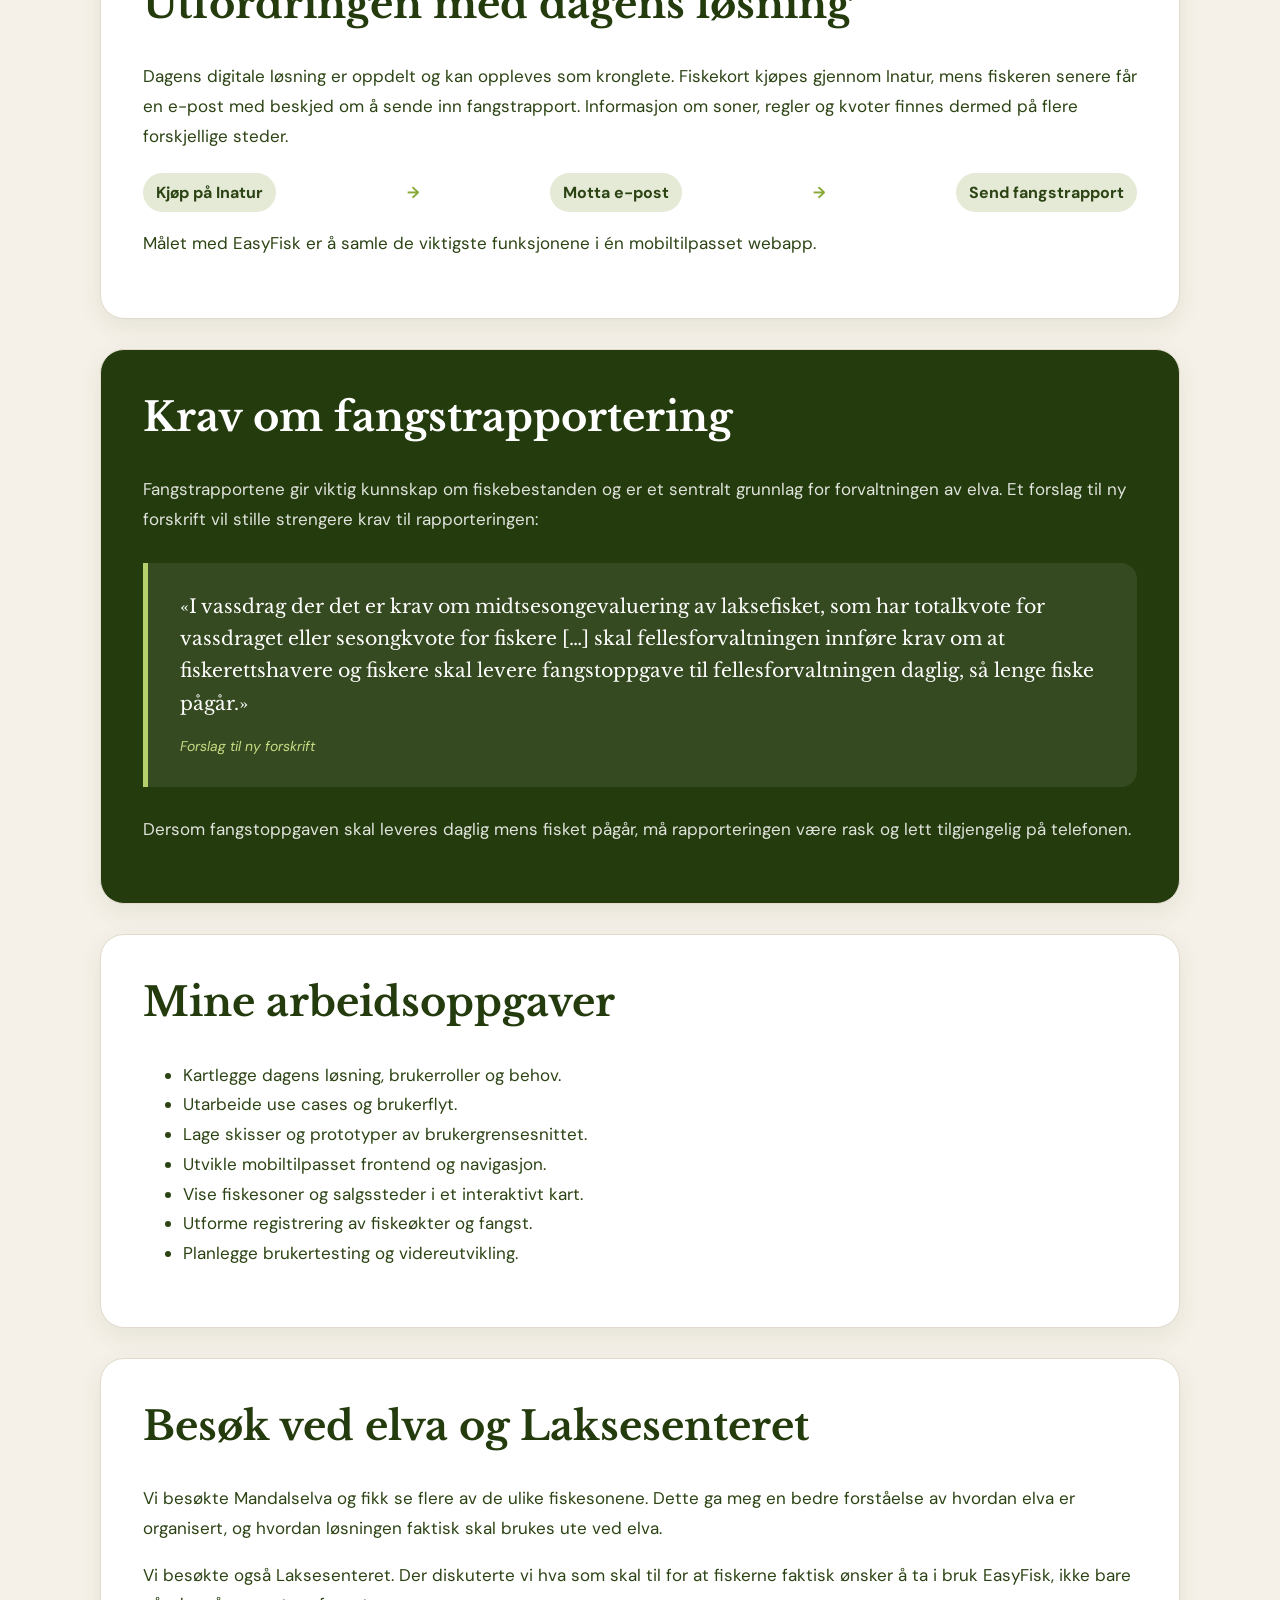
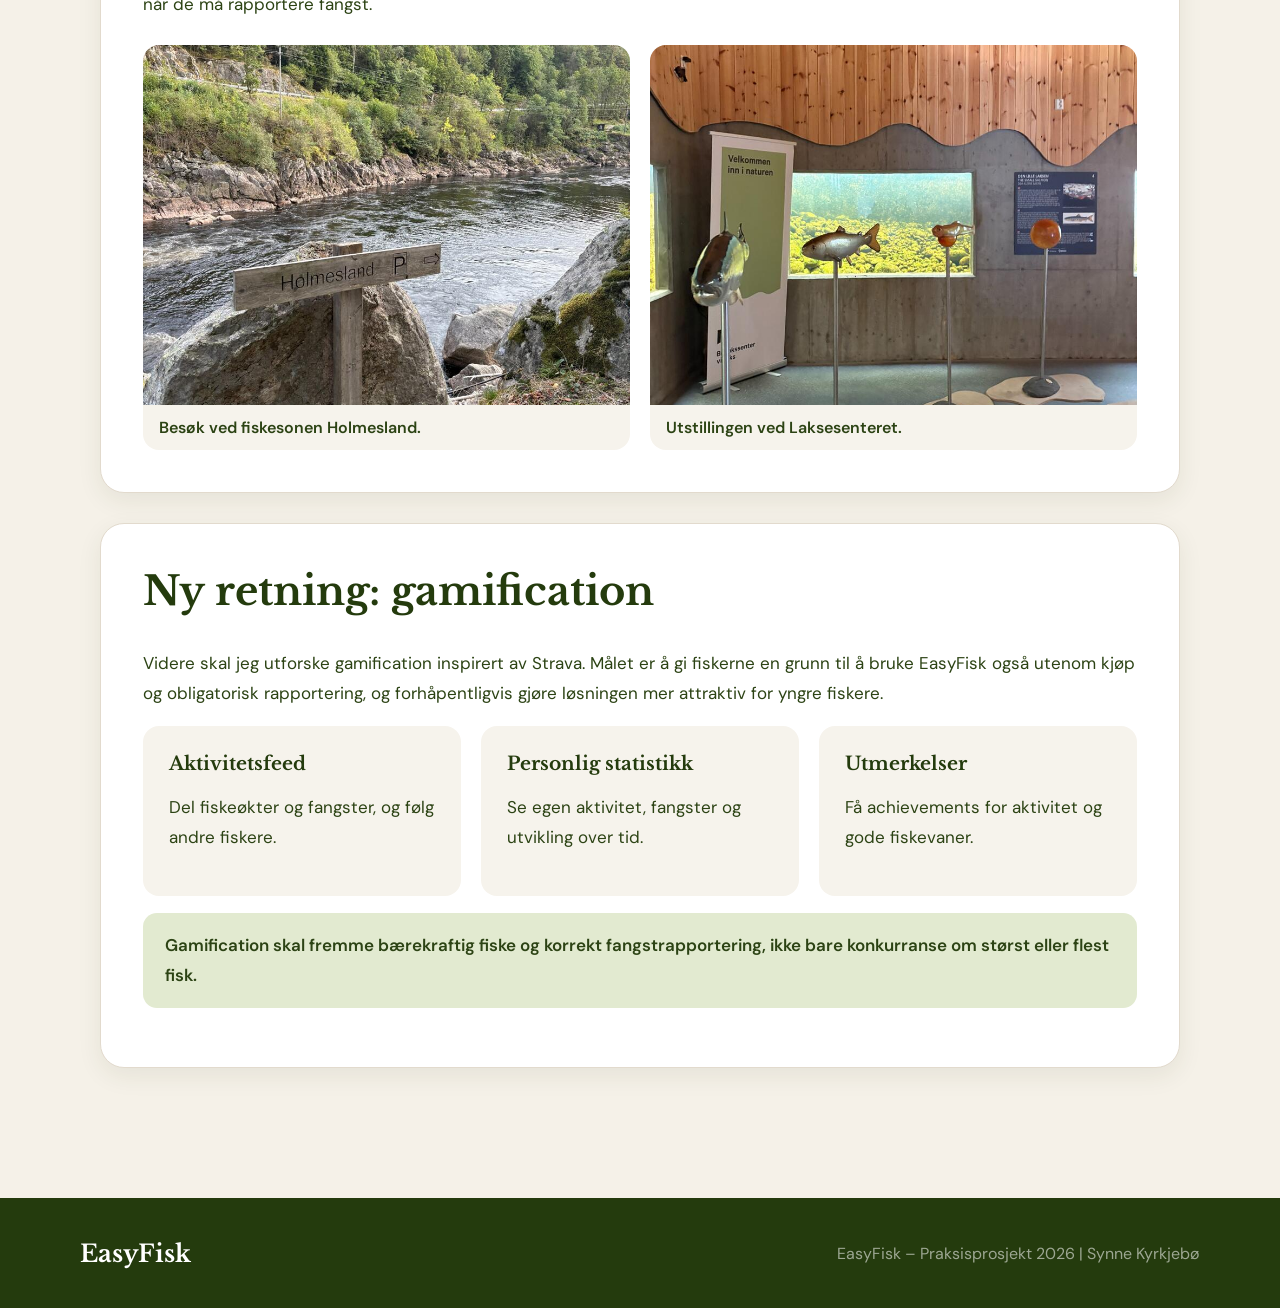
==== commit bb35d123: "Remove fish emoji from logo link" ====
--- a/status1.html
+++ b/status1.html
@@ -9,7 +9,7 @@
 <body>
     <header class="header">
         <nav class="navbar">
-            <a class="logo" href="index.html"><span class="fish">🐟</span>EasyFisk</a>
+            <a class="logo" href="index.html">EasyFisk</a>
             <div class="nav-links">
                 <a class="nav-link" href="index.html">Hjem</a>
                 <a class="nav-link active" href="status1.html" aria-current="page">Status 1</a>
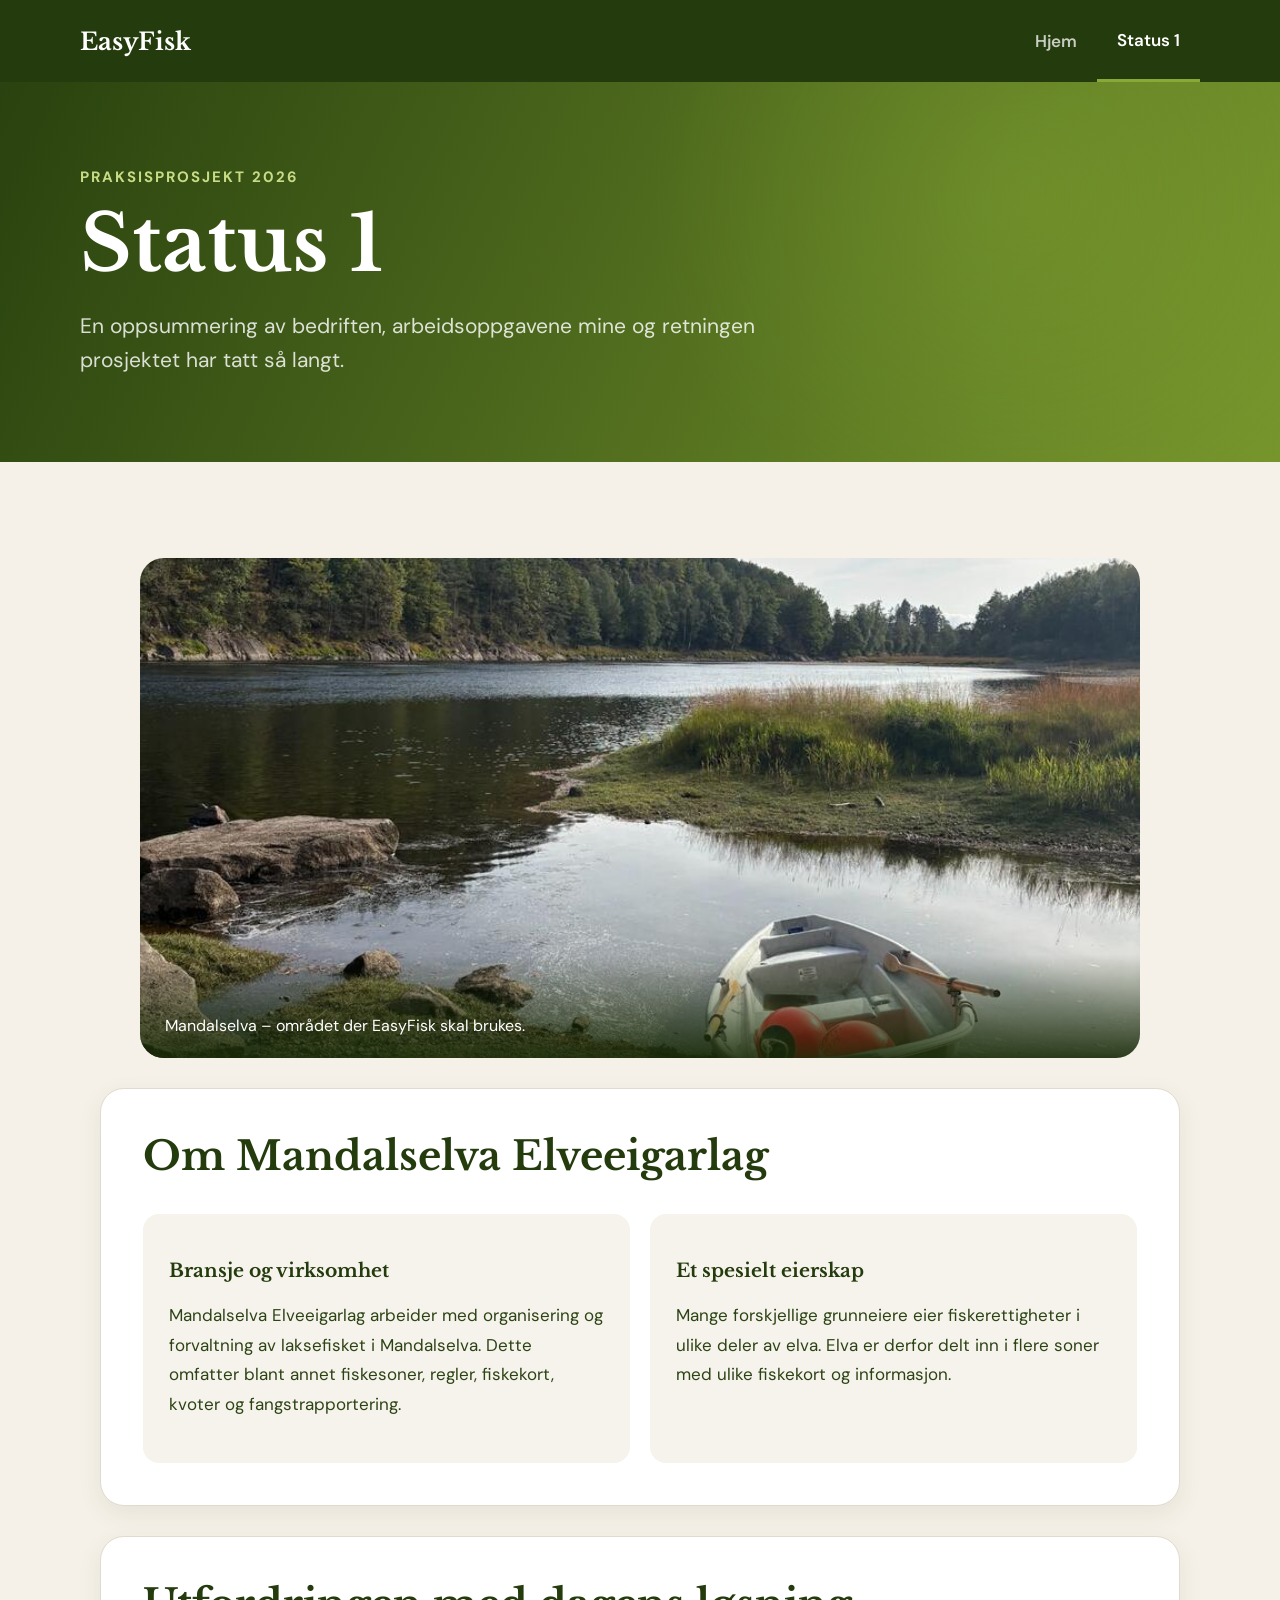
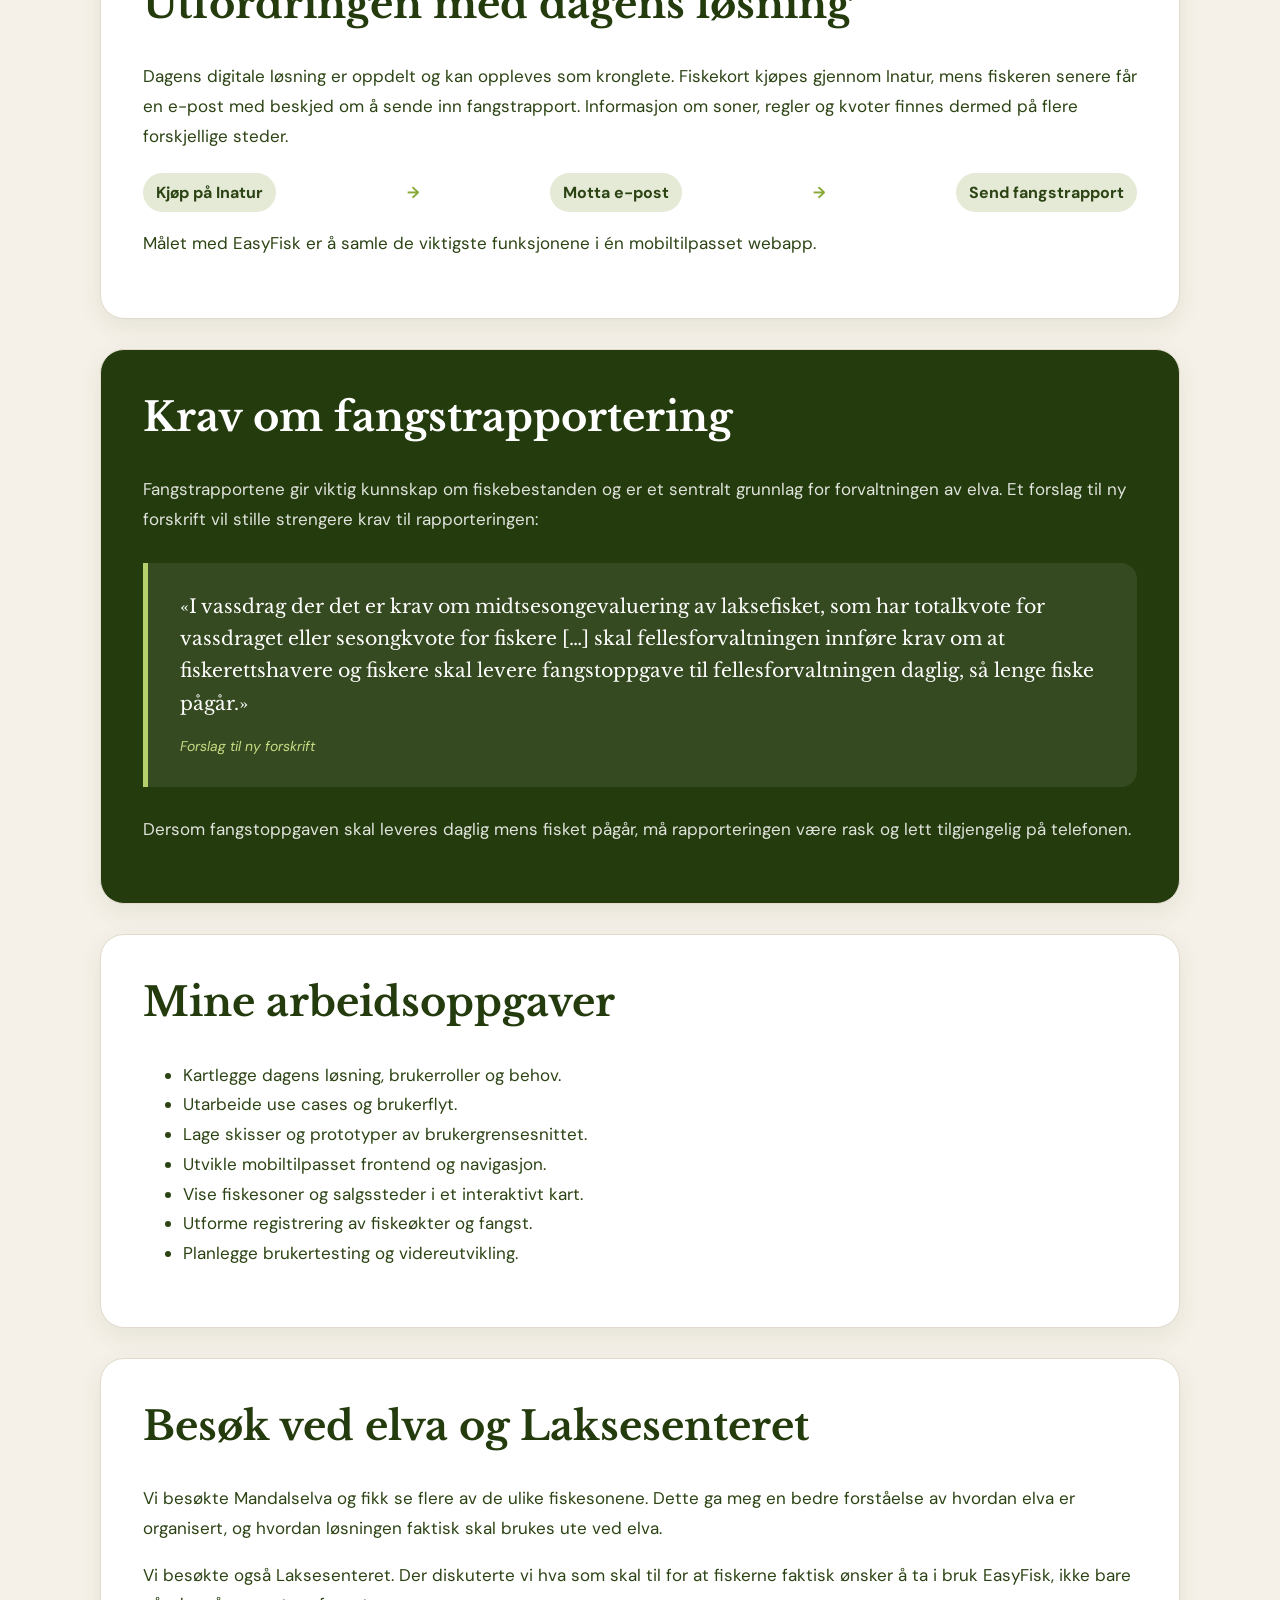
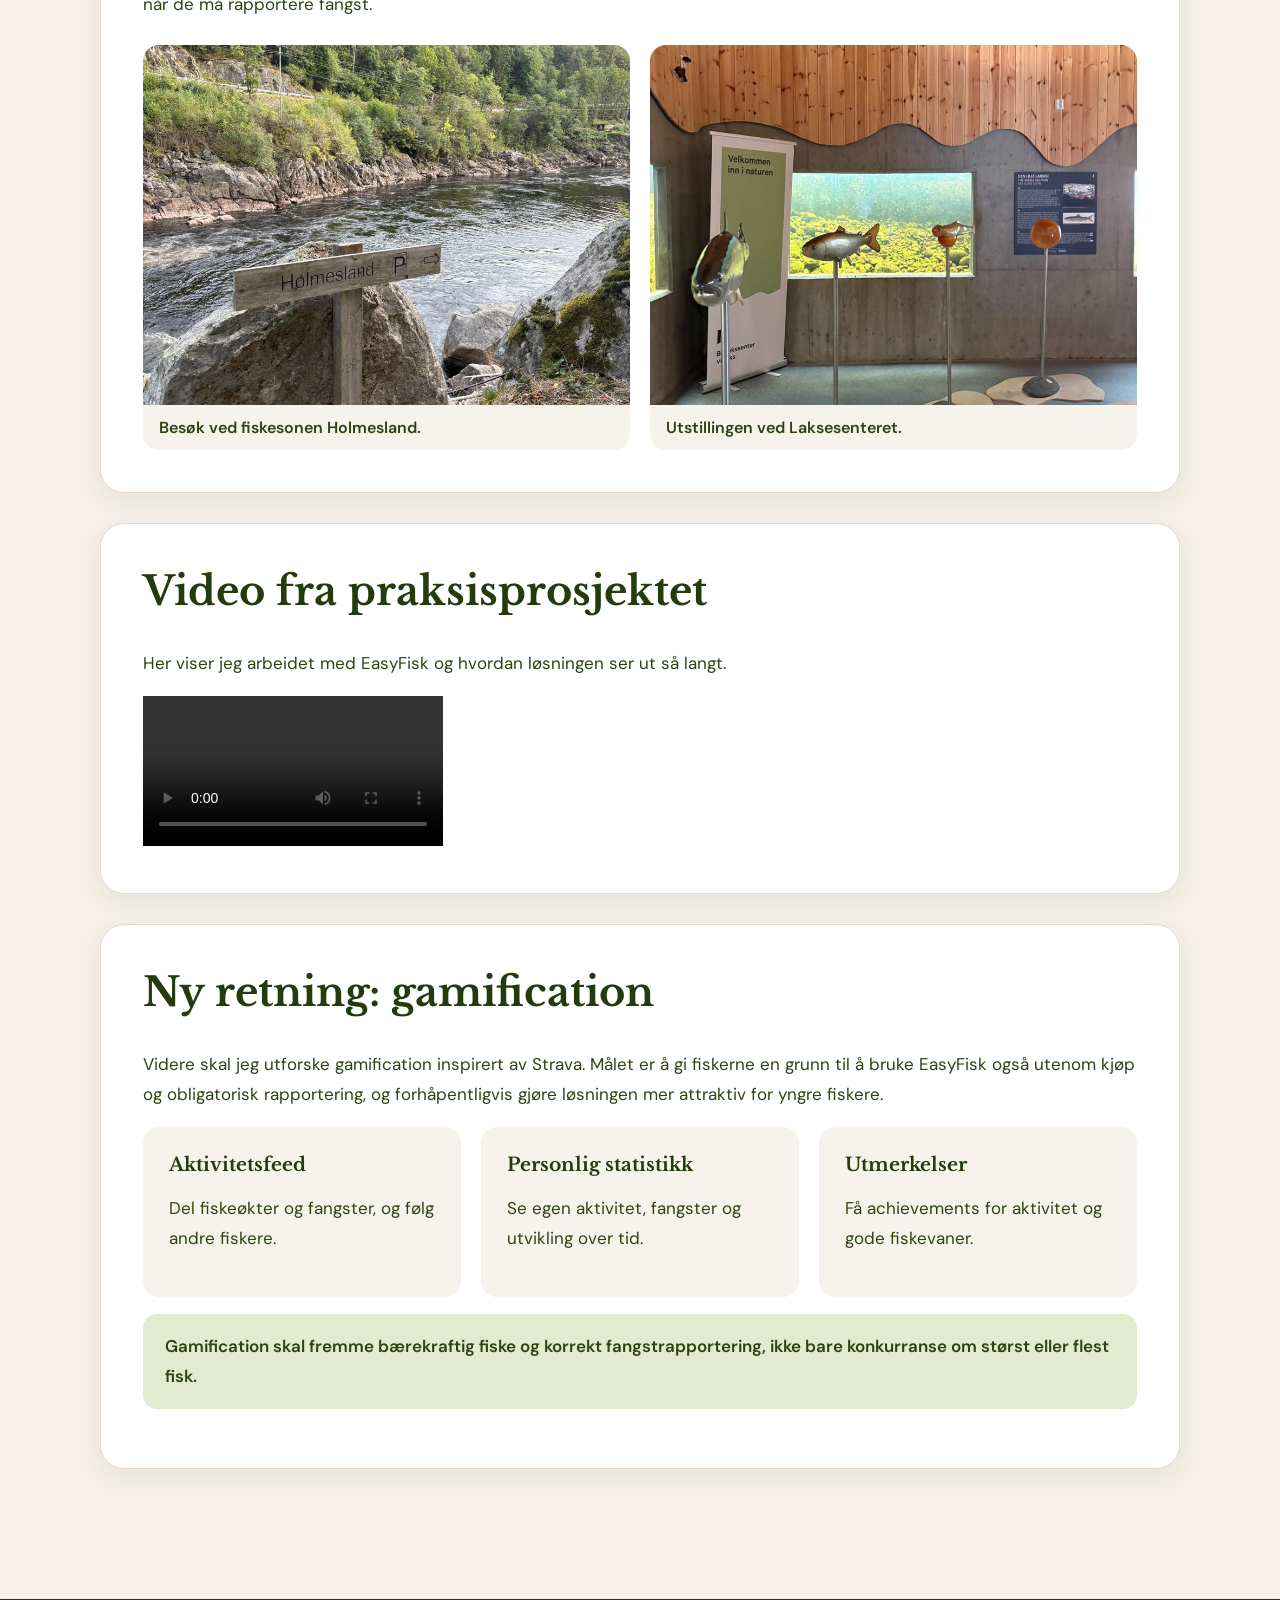
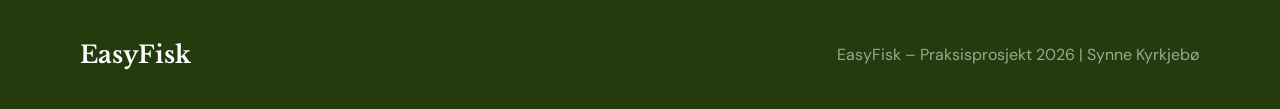
==== commit 98598c69: "Display video on Status 1" ====
--- a/status1.html
+++ b/status1.html
@@ -94,6 +94,15 @@
                 </div>
             </section>
 
+            <section class="status-section video-section">
+                <h2>Video fra praksisprosjektet</h2>
+                <p>Her viser jeg arbeidet med EasyFisk og hvordan løsningen ser ut så langt.</p>
+                <video controls playsinline preload="metadata">
+                    <source src="video-status1.mp4?v=1" type="video/mp4">
+                    Nettleseren din støtter ikke avspilling av video.
+                </video>
+            </section>
+
             <section class="status-section">
                 <h2>Ny retning: gamification</h2>
                 <p>Videre skal jeg utforske gamification inspirert av Strava. Målet er å gi fiskerne en grunn til å bruke EasyFisk også utenom kjøp og obligatorisk rapportering, og forhåpentligvis gjøre løsningen mer attraktiv for yngre fiskere.</p>
--- a/styles.css
+++ b/styles.css
@@ -507,3 +507,4 @@
         flex-direction: column;
     }
 }
+\n.video-section video {\n    display: block;\n    width: min(100%, 680px);\n    max-height: 720px;\n    margin: 25px auto 0;\n    background: #17200f;\n    border-radius: 18px;\n    box-shadow: 0 8px 24px rgba(36, 59, 13, 0.18);\n}\n
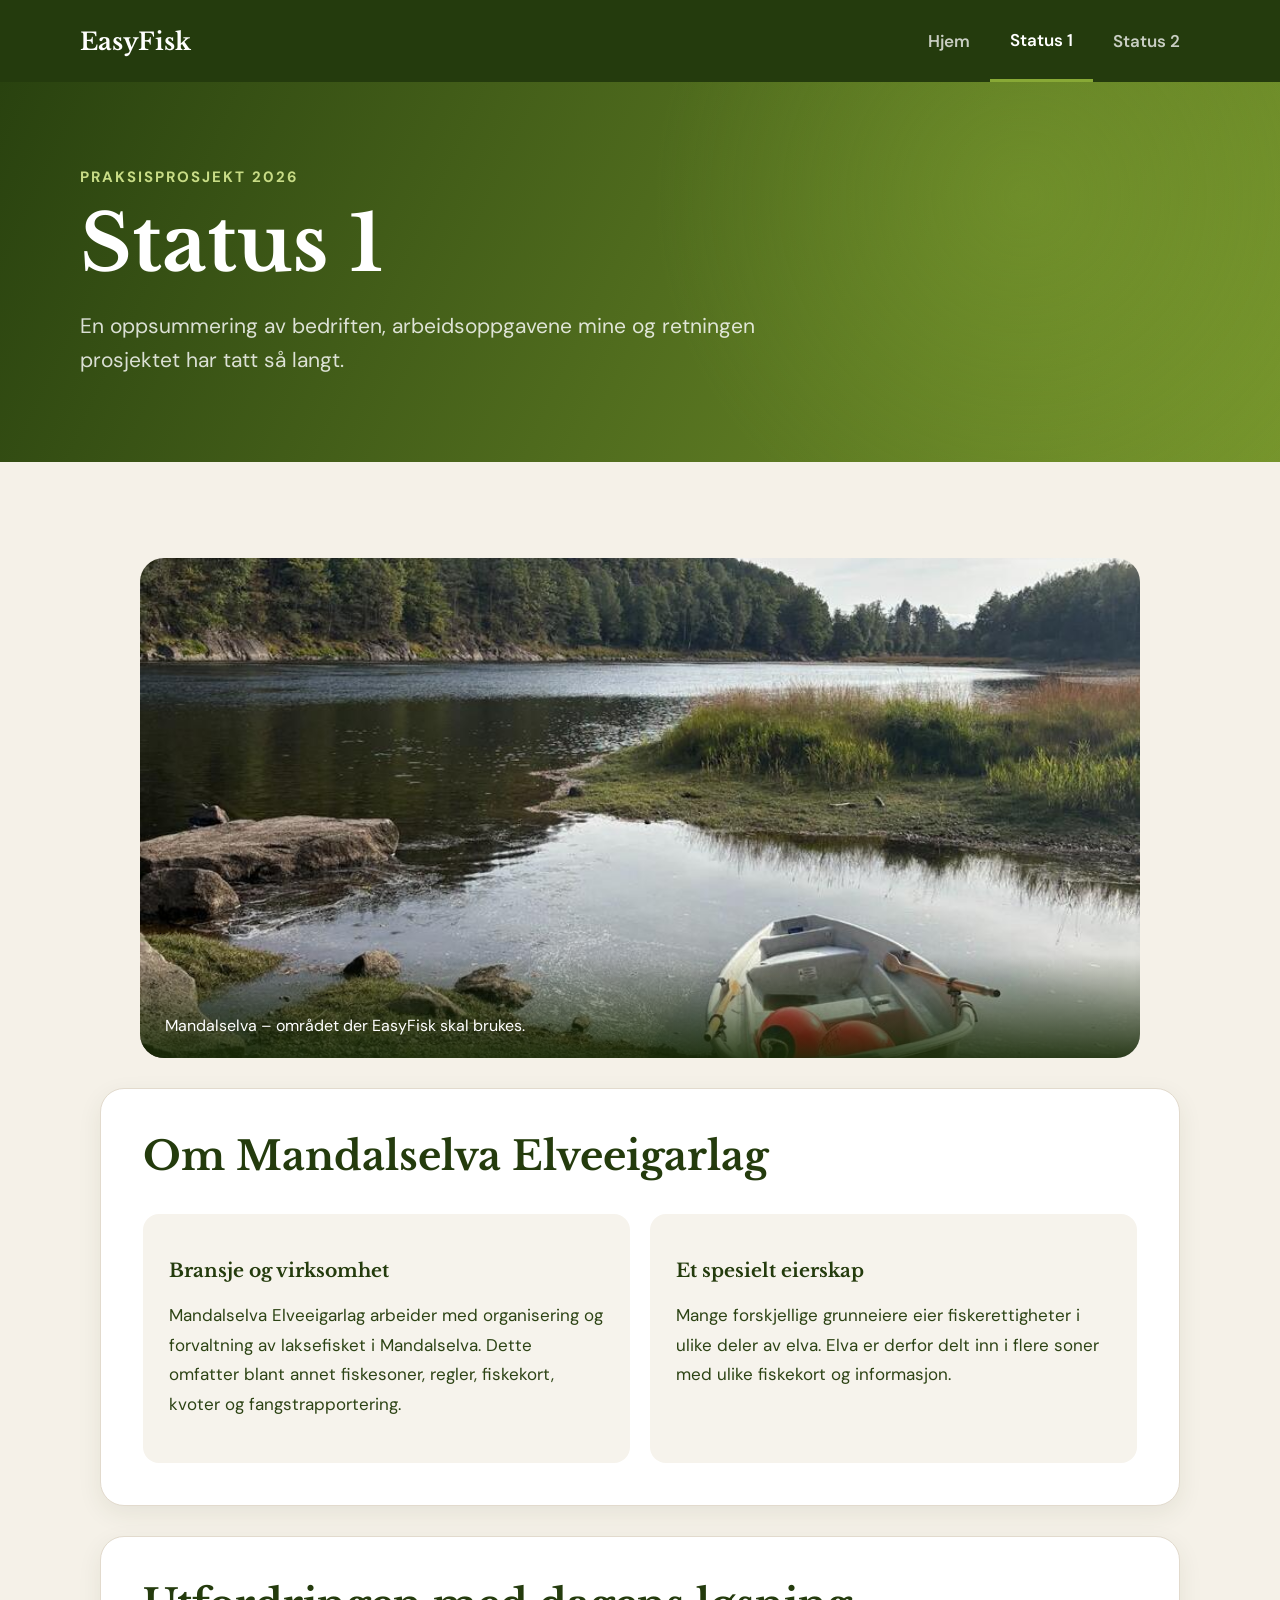
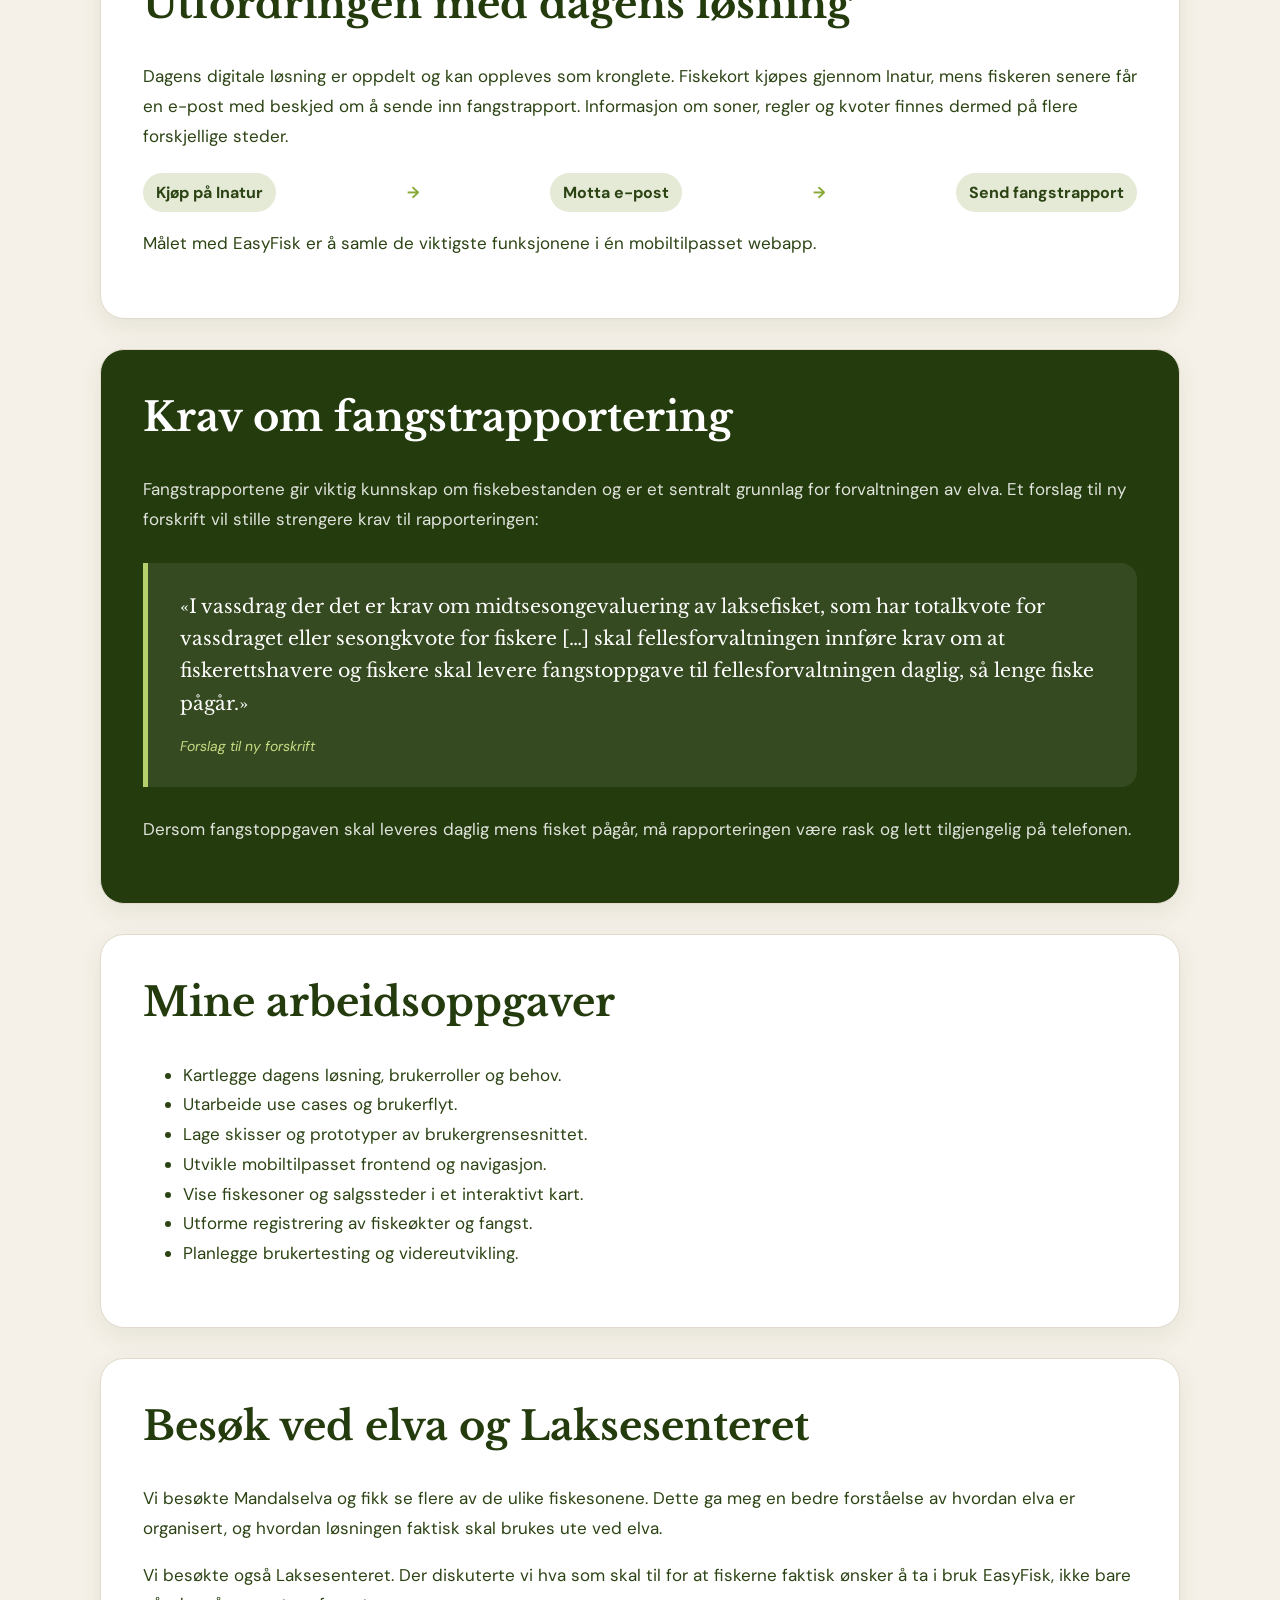
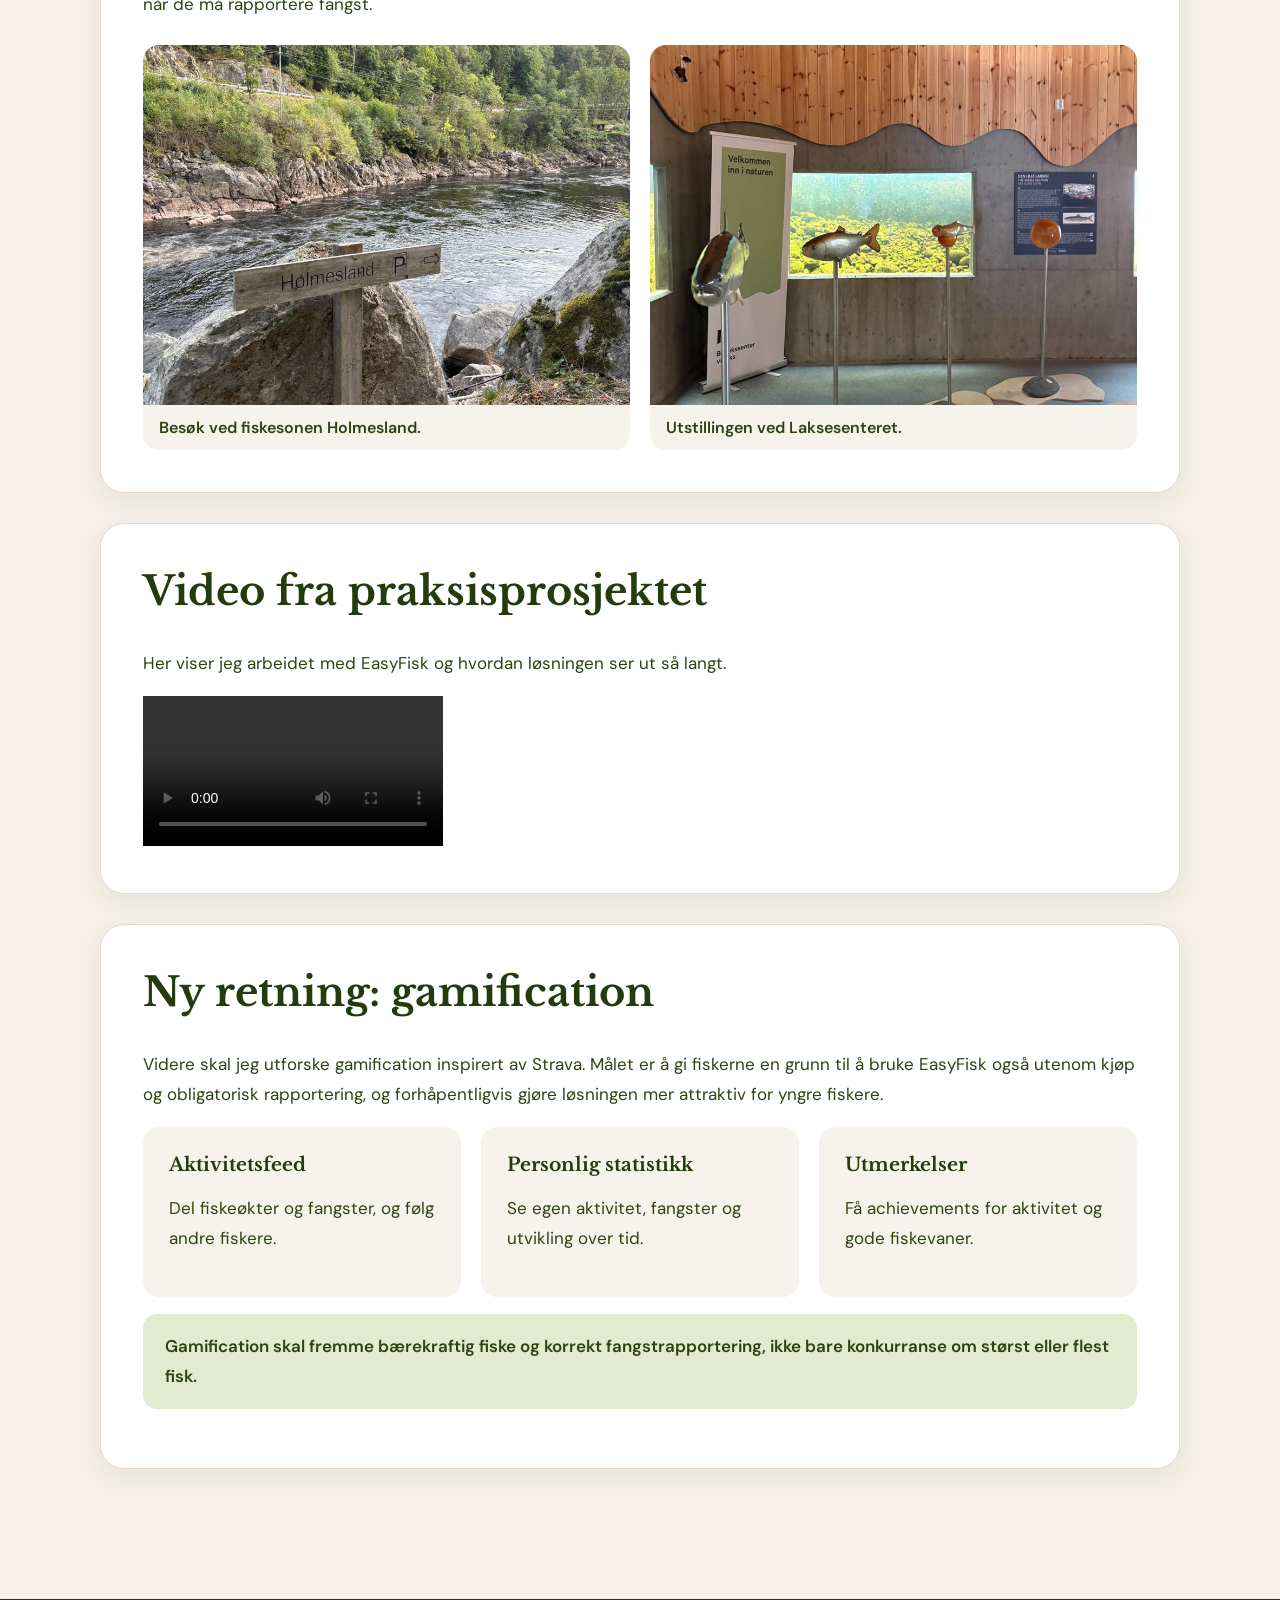
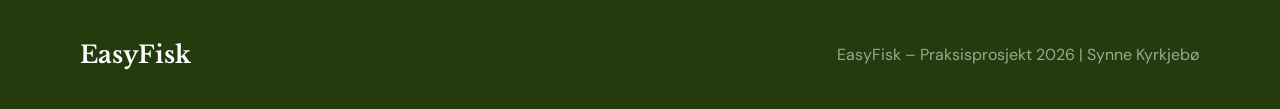
==== commit 0d71843a: "Add Status 2 navigation" ====
--- a/status1.html
+++ b/status1.html
@@ -13,6 +13,7 @@
             <div class="nav-links">
                 <a class="nav-link" href="index.html">Hjem</a>
                 <a class="nav-link active" href="status1.html" aria-current="page">Status 1</a>
+                <a class="nav-link" href="status2.html">Status 2</a>
             </div>
         </nav>
     </header>
